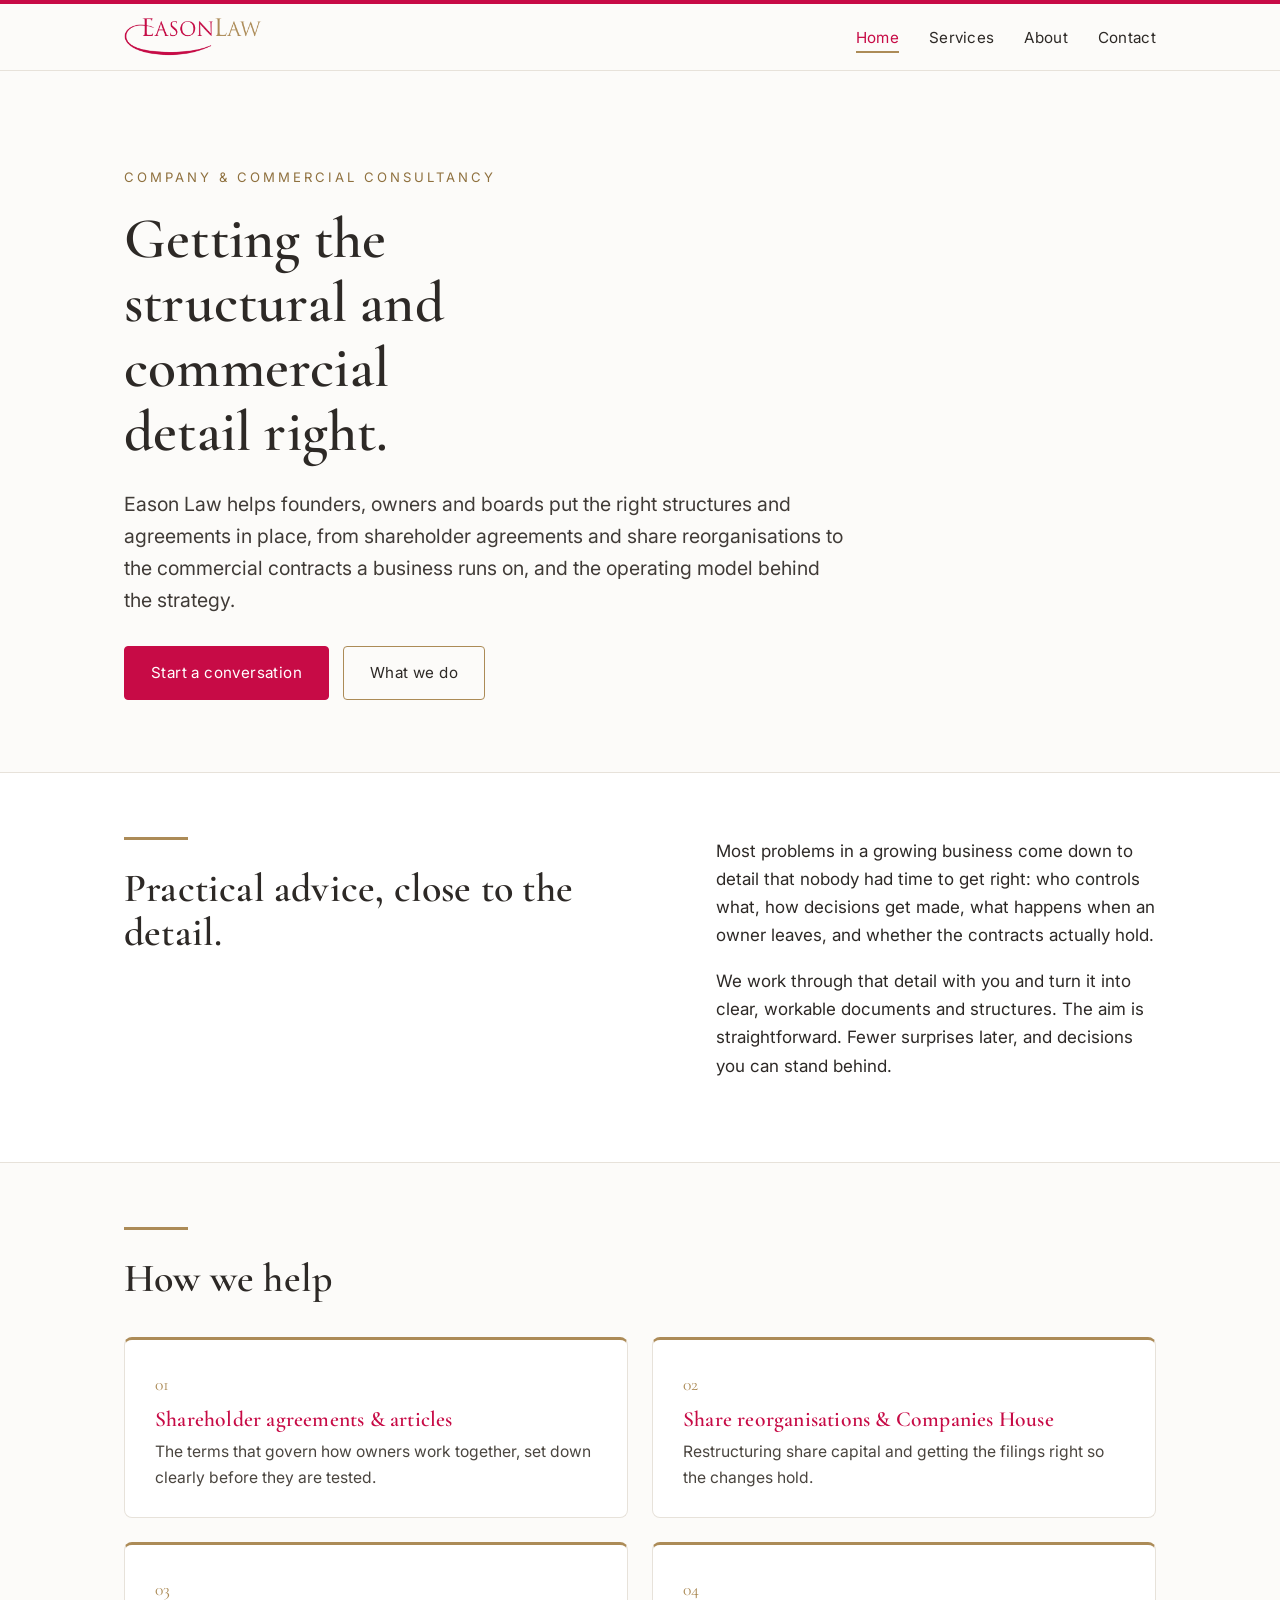
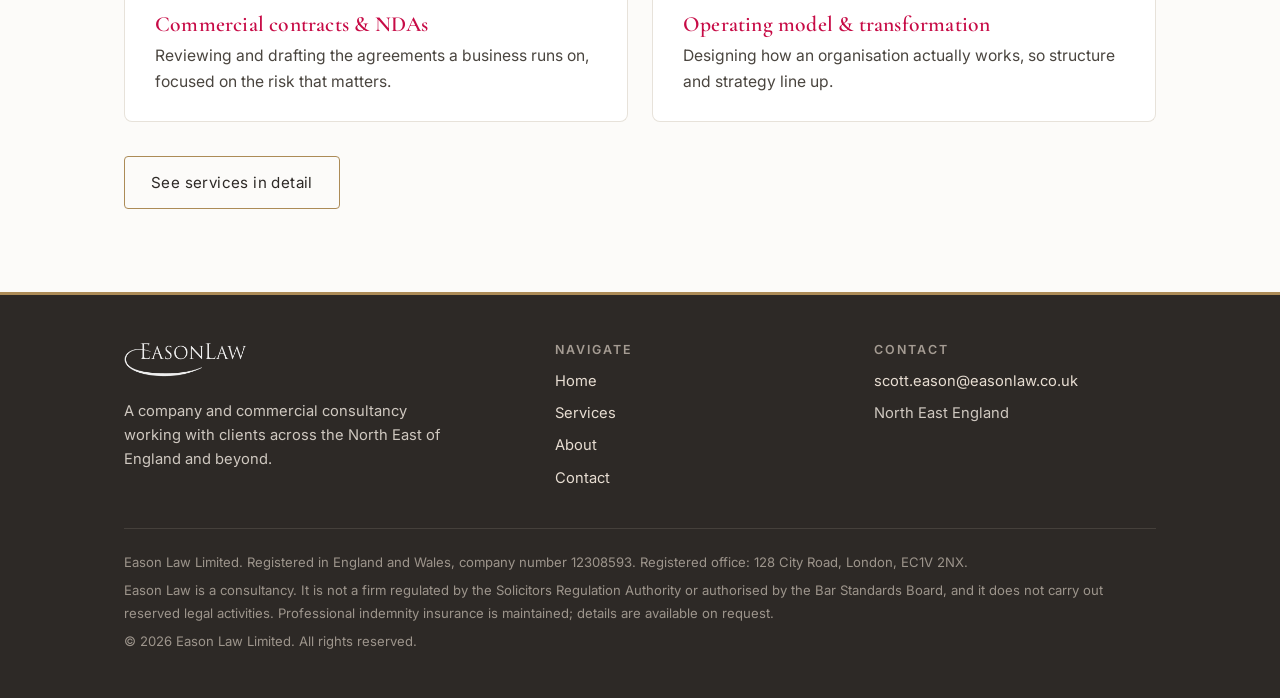
==== index.html @ d4312a87 "Initial commit" ====
<!DOCTYPE html>
<html lang="en-GB">
<head>
<meta charset="utf-8">
<meta name="viewport" content="width=device-width, initial-scale=1">
<title>Eason Law | Company &amp; Commercial Consultancy</title>
<meta name="description" content="Eason Law is a company and commercial consultancy working across the North East of England. Shareholder agreements, share reorganisations, commercial contracts and operating model advice.">
<link rel="canonical" href="https://easonlaw.co.uk/">
<meta property="og:title" content="Eason Law | Company &amp; Commercial Consultancy">
<meta property="og:description" content="Eason Law is a company and commercial consultancy working across the North East of England. Shareholder agreements, share reorganisations, commercial contracts and operating model advice.">
<meta property="og:type" content="website">
<meta property="og:url" content="https://easonlaw.co.uk/">
<link rel="icon" href="assets/img/favicon.ico" sizes="any">
<link rel="icon" type="image/png" href="assets/img/favicon-32.png">
<link rel="apple-touch-icon" href="assets/img/apple-touch-icon.png">
<link rel="preconnect" href="https://fonts.googleapis.com">
<link rel="preconnect" href="https://fonts.gstatic.com" crossorigin>
<link href="https://fonts.googleapis.com/css2?family=Cormorant+Garamond:wght@500;600;700&family=Inter:wght@400;500;600&display=swap" rel="stylesheet">
<link rel="stylesheet" href="assets/css/styles.css">
</head>
<body>
<div class="topbar"></div>
<header class="site-header">
  <nav class="nav">
    <a class="logo" href="index.html" aria-label="Eason Law home"><img src="assets/img/eason-law-logo.png" alt="Eason Law"></a>
    <button class="nav-toggle" aria-label="Menu" aria-expanded="false"><span></span><span></span><span></span></button>
    <ul class="nav-links">
      <li><a href="index.html" class="active">Home</a></li>
      <li><a href="services.html" class="">Services</a></li>
      <li><a href="about.html" class="">About</a></li>
      <li><a href="contact.html" class="">Contact</a></li>
    </ul>
  </nav>
</header>
<main>

<section class="hero">
  <div class="wrap">
    <p class="eyebrow">Company &amp; commercial consultancy</p>
    <h1>Getting the structural and commercial detail right.</h1>
    <p class="lede">Eason Law helps founders, owners and boards put the right structures and agreements in place, from shareholder agreements and share reorganisations to the commercial contracts a business runs on, and the operating model behind the strategy.</p>
    <div class="cta">
      <a class="btn" href="contact.html">Start a conversation</a>
      <a class="btn ghost" href="services.html">What we do</a>
    </div>
  </div>
</section>

<section class="section-alt">
  <div class="wrap two-col">
    <div>
      <div class="rule"></div>
      <h2 class="lead-head">Practical advice, close to the detail.</h2>
    </div>
    <div>
      <p>Most problems in a growing business come down to detail that nobody had time to get right: who controls what, how decisions get made, what happens when an owner leaves, and whether the contracts actually hold.</p>
      <p>We work through that detail with you and turn it into clear, workable documents and structures. The aim is straightforward. Fewer surprises later, and decisions you can stand behind.</p>
    </div>
  </div>
</section>

<section>
  <div class="wrap">
    <div class="rule"></div>
    <h2>How we help</h2>
    <div class="cards">
      <div class="card"><span class="num">01</span><h3>Shareholder agreements &amp; articles</h3><p>The terms that govern how owners work together, set down clearly before they are tested.</p></div>
      <div class="card"><span class="num">02</span><h3>Share reorganisations &amp; Companies House</h3><p>Restructuring share capital and getting the filings right so the changes hold.</p></div>
      <div class="card"><span class="num">03</span><h3>Commercial contracts &amp; NDAs</h3><p>Reviewing and drafting the agreements a business runs on, focused on the risk that matters.</p></div>
      <div class="card"><span class="num">04</span><h3>Operating model &amp; transformation</h3><p>Designing how an organisation actually works, so structure and strategy line up.</p></div>
    </div>
    <p style="margin-top:34px;"><a class="btn ghost" href="services.html">See services in detail</a></p>
  </div>
</section>
</main>
<footer class="site-footer">
  <div class="gold-rule"></div>
  <div class="inner">
    <div class="cols">
      <div>
        <img src="assets/img/eason-law-logo.png" alt="Eason Law">
        <p style="font-size:.92rem;max-width:36ch;margin:0;">A company and commercial consultancy working with clients across the North East of England and beyond.</p>
      </div>
      <div>
        <h4>Navigate</h4>
        <ul>
          <li><a href="index.html">Home</a></li>
          <li><a href="services.html">Services</a></li>
          <li><a href="about.html">About</a></li>
          <li><a href="contact.html">Contact</a></li>
        </ul>
      </div>
      <div>
        <h4>Contact</h4>
        <ul>
          <li><a href="mailto:scott.eason@easonlaw.co.uk">scott.eason@easonlaw.co.uk</a></li>
          <li>North East England</li>
        </ul>
      </div>
    </div>
    <div class="legal">
      <p>Eason Law Limited. Registered in England and Wales, company number 12308593. Registered office: 128 City Road, London, EC1V 2NX.</p>
      <p>Eason Law is a consultancy. It is not a firm regulated by the Solicitors Regulation Authority or authorised by the Bar Standards Board, and it does not carry out reserved legal activities. Professional indemnity insurance is maintained; details are available on request.</p>
      <p>&copy; 2026 Eason Law Limited. All rights reserved.</p>
    </div>
  </div>
</footer>
<script>
(function(){
  var t=document.querySelector('.nav-toggle'),m=document.querySelector('.nav-links');
  if(t&&m){t.addEventListener('click',function(){var o=m.classList.toggle('open');t.setAttribute('aria-expanded',o);});}
})();
</script>
</body>
</html>
---- assets/css/styles.css ----
/* Eason Law — brand stylesheet */
:root{
  --red:#C70B46;
  --red-dark:#A50A3A;
  --gold:#AC8B57;
  --gold-dark:#8f713f;
  --ink:#2D2926;
  --paper:#FCFBF9;
  --muted:#6B6560;
  --line:#E7E2DA;
  --white:#ffffff;
  --maxw:1080px;
}
*{box-sizing:border-box;}
html{scroll-behavior:smooth;}
body{
  margin:0;
  font-family:'Inter',-apple-system,BlinkMacSystemFont,'Segoe UI',Roboto,Helvetica,Arial,sans-serif;
  color:var(--ink);
  background:var(--paper);
  line-height:1.65;
  font-size:17px;
  -webkit-font-smoothing:antialiased;
}
h1,h2,h3,h4{font-family:'Cormorant Garamond',Georgia,'Times New Roman',serif;font-weight:600;line-height:1.12;color:var(--ink);margin:0 0 .4em;letter-spacing:.2px;}
h1{font-size:clamp(2.4rem,5vw,3.6rem);}
h2{font-size:clamp(1.8rem,3.4vw,2.5rem);}
h3{font-size:1.35rem;}
p{margin:0 0 1.1em;}
a{color:var(--red);text-decoration:none;}
a:hover{color:var(--gold-dark);}
.wrap{max-width:var(--maxw);margin:0 auto;padding:0 24px;}
.muted{color:var(--muted);}

/* top accent + header */
.topbar{height:4px;background:var(--red);}
.site-header{position:sticky;top:0;z-index:40;background:rgba(252,251,249,.92);backdrop-filter:saturate(140%) blur(6px);border-bottom:1px solid var(--line);}
.nav{display:flex;align-items:center;justify-content:space-between;padding:14px 24px;max-width:var(--maxw);margin:0 auto;}
.nav .logo img{height:38px;display:block;}
.nav-links{display:flex;gap:30px;align-items:center;list-style:none;margin:0;padding:0;}
.nav-links a{color:var(--ink);font-size:.95rem;letter-spacing:.3px;position:relative;padding:4px 0;}
.nav-links a:hover,.nav-links a.active{color:var(--red);}
.nav-links a.active::after{content:"";position:absolute;left:0;right:0;bottom:-2px;height:2px;background:var(--gold);}
.nav-toggle{display:none;background:none;border:0;cursor:pointer;padding:6px;}
.nav-toggle span{display:block;width:24px;height:2px;background:var(--ink);margin:5px 0;transition:.2s;}

/* buttons */
.btn{display:inline-block;background:var(--red);color:#fff;padding:13px 26px;border-radius:4px;font-size:.95rem;letter-spacing:.4px;border:1px solid var(--red);transition:.18s;}
.btn:hover{background:var(--red-dark);color:#fff;border-color:var(--red-dark);}
.btn.ghost{background:transparent;color:var(--ink);border-color:var(--gold);}
.btn.ghost:hover{background:var(--gold);color:#fff;border-color:var(--gold);}

/* hero */
.hero{padding:96px 0 72px;}
.hero .eyebrow{font-size:.82rem;letter-spacing:3px;text-transform:uppercase;color:var(--gold-dark);margin-bottom:18px;}
.hero h1{max-width:14ch;}
.hero .lede{font-size:1.22rem;max-width:60ch;color:#403b37;margin-top:6px;}
.hero .cta{margin-top:30px;display:flex;gap:14px;flex-wrap:wrap;}
.rule{width:64px;height:3px;background:var(--gold);margin:0 0 26px;}

/* sections */
section{padding:64px 0;}
.section-alt{background:var(--white);border-top:1px solid var(--line);border-bottom:1px solid var(--line);}
.lead-head{max-width:34ch;}
.two-col{display:grid;grid-template-columns:1.1fr .9fr;gap:54px;align-items:start;}

/* service cards */
.cards{display:grid;grid-template-columns:repeat(2,1fr);gap:24px;margin-top:36px;}
.card{background:var(--white);border:1px solid var(--line);border-radius:8px;padding:30px 30px 26px;border-top:3px solid var(--gold);transition:.18s;}
.card:hover{box-shadow:0 8px 30px rgba(45,41,38,.07);transform:translateY(-2px);}
.card h3{color:var(--red);margin-bottom:.35em;}
.card p{margin-bottom:0;color:#4a453f;font-size:.98rem;}
.card .num{font-family:'Cormorant Garamond',serif;font-size:1.1rem;color:var(--gold);display:block;margin-bottom:8px;}

/* about */
.about-grid{display:grid;grid-template-columns:1fr;gap:10px;}
.callout{background:#fbf7f0;border:1px solid #ece2d2;border-left:3px solid var(--gold);border-radius:6px;padding:22px 26px;margin:30px 0;font-size:.96rem;color:#4a453f;}
.callout strong{color:var(--ink);}

/* contact */
.contact-grid{display:grid;grid-template-columns:1fr 1fr;gap:48px;}
.contact-item{margin-bottom:26px;}
.contact-item .label{font-size:.78rem;letter-spacing:2px;text-transform:uppercase;color:var(--gold-dark);margin-bottom:4px;}
.contact-item a,.contact-item span{font-size:1.1rem;color:var(--ink);}
.contact-item a:hover{color:var(--red);}

/* footer */
.site-footer{background:var(--ink);color:#cfc8c0;margin-top:0;}
.site-footer .gold-rule{height:3px;background:var(--gold);}
.site-footer .inner{max-width:var(--maxw);margin:0 auto;padding:48px 24px 40px;}
.site-footer .cols{display:grid;grid-template-columns:1.4fr 1fr 1fr;gap:36px;margin-bottom:30px;}
.site-footer img{height:34px;margin-bottom:14px;filter:brightness(0) invert(1);opacity:.92;}
.site-footer h4{font-family:'Inter',sans-serif;font-size:.78rem;letter-spacing:2px;text-transform:uppercase;color:#a59c93;margin:0 0 12px;font-weight:600;}
.site-footer a{color:#e7ddd2;}
.site-footer a:hover{color:#fff;}
.site-footer ul{list-style:none;margin:0;padding:0;}
.site-footer ul li{margin-bottom:8px;font-size:.92rem;}
.legal{border-top:1px solid #45403b;padding-top:22px;font-size:.82rem;color:#9d958c;line-height:1.7;}
.legal p{margin:0 0 6px;}

/* responsive */
@media(max-width:820px){
  .two-col{grid-template-columns:1fr;gap:32px;}
  .cards{grid-template-columns:1fr;}
  .contact-grid{grid-template-columns:1fr;gap:30px;}
  .site-footer .cols{grid-template-columns:1fr;gap:24px;}
  .nav-toggle{display:block;}
  .nav-links{position:absolute;top:100%;left:0;right:0;background:var(--paper);flex-direction:column;gap:0;border-bottom:1px solid var(--line);padding:8px 24px 16px;display:none;}
  .nav-links.open{display:flex;}
  .nav-links li{width:100%;border-top:1px solid var(--line);}
  .nav-links a{display:block;padding:14px 0;}
  .hero{padding:64px 0 48px;}
  section{padding:48px 0;}
}
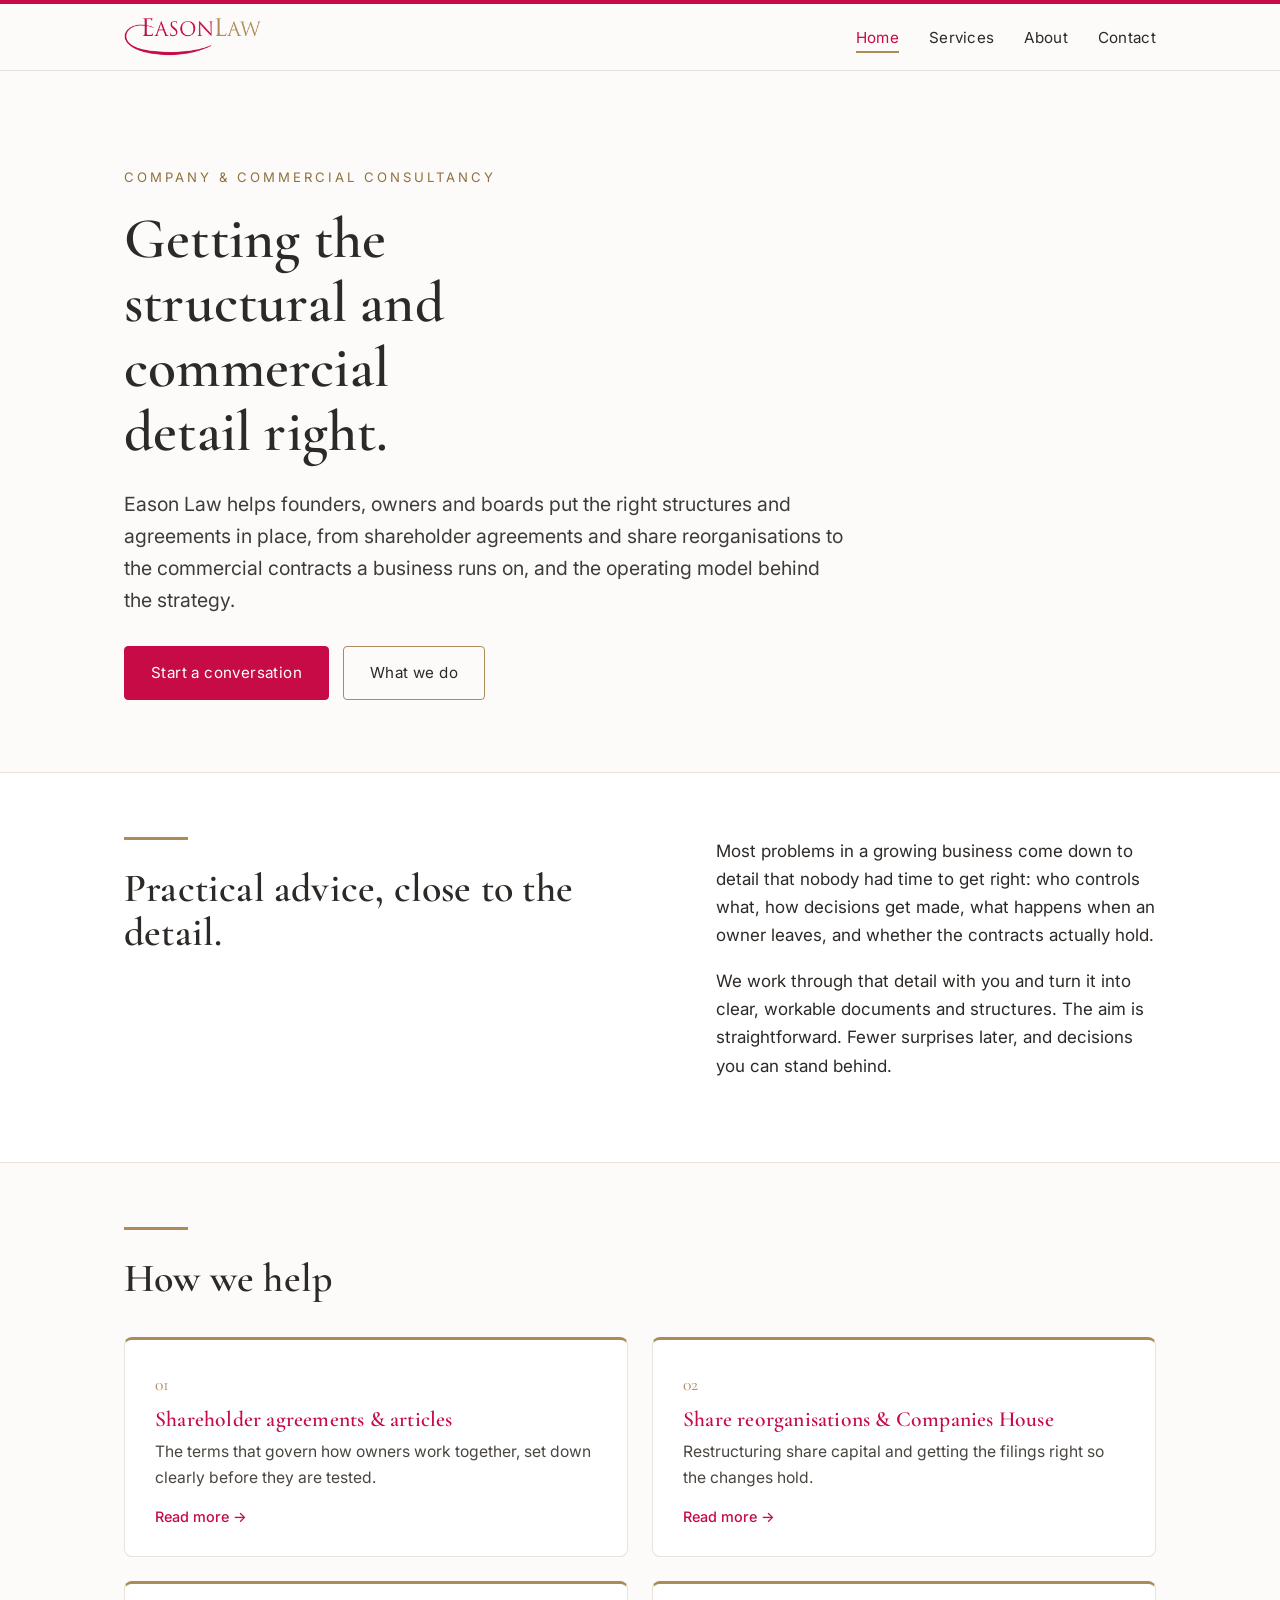
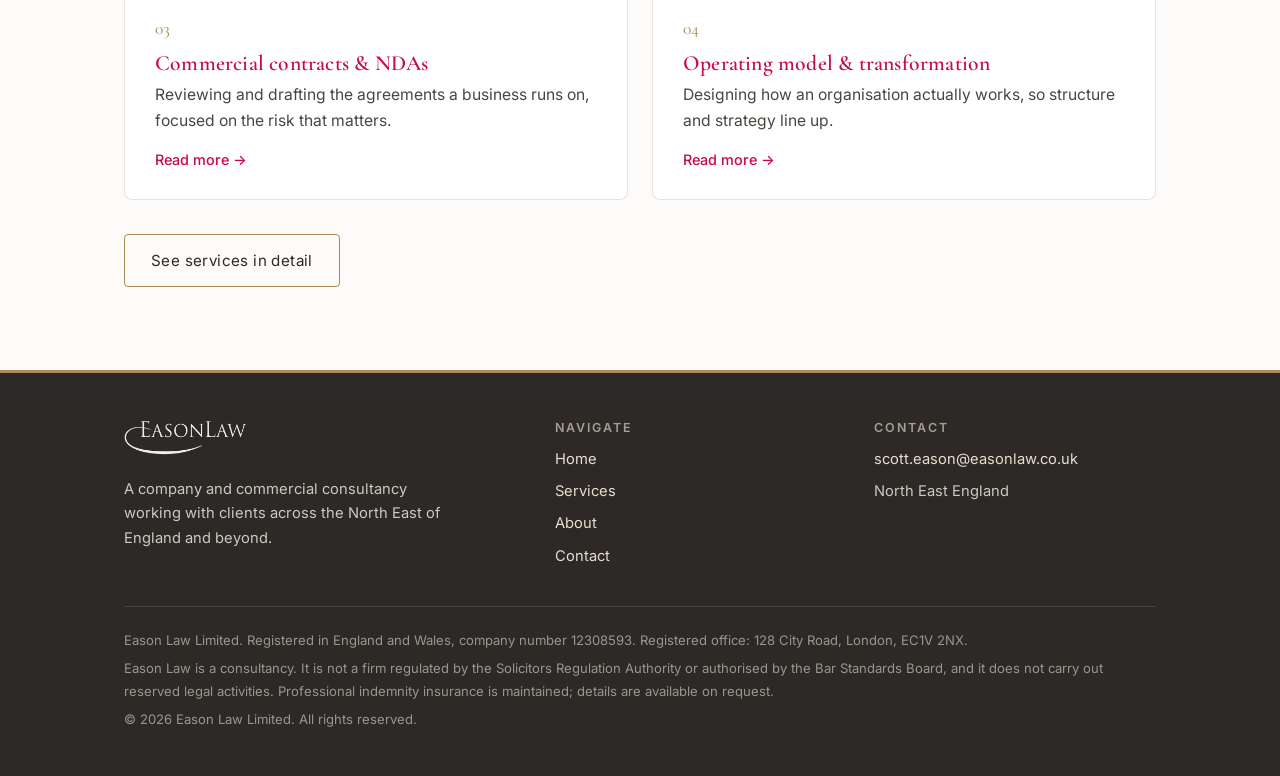
==== commit dbf048f2: "Update" ====
--- a/index.html
+++ b/index.html
@@ -64,10 +64,10 @@
     <div class="rule"></div>
     <h2>How we help</h2>
     <div class="cards">
-      <div class="card"><span class="num">01</span><h3>Shareholder agreements &amp; articles</h3><p>The terms that govern how owners work together, set down clearly before they are tested.</p></div>
-      <div class="card"><span class="num">02</span><h3>Share reorganisations &amp; Companies House</h3><p>Restructuring share capital and getting the filings right so the changes hold.</p></div>
-      <div class="card"><span class="num">03</span><h3>Commercial contracts &amp; NDAs</h3><p>Reviewing and drafting the agreements a business runs on, focused on the risk that matters.</p></div>
-      <div class="card"><span class="num">04</span><h3>Operating model &amp; transformation</h3><p>Designing how an organisation actually works, so structure and strategy line up.</p></div>
+      <a class="card" href="shareholder-agreements.html"><span class="num">01</span><h3>Shareholder agreements &amp; articles</h3><p>The terms that govern how owners work together, set down clearly before they are tested.</p><span class="more">Read more &rarr;</span></a>
+      <a class="card" href="share-reorganisations.html"><span class="num">02</span><h3>Share reorganisations &amp; Companies House</h3><p>Restructuring share capital and getting the filings right so the changes hold.</p><span class="more">Read more &rarr;</span></a>
+      <a class="card" href="commercial-contracts.html"><span class="num">03</span><h3>Commercial contracts &amp; NDAs</h3><p>Reviewing and drafting the agreements a business runs on, focused on the risk that matters.</p><span class="more">Read more &rarr;</span></a>
+      <a class="card" href="operating-model.html"><span class="num">04</span><h3>Operating model &amp; transformation</h3><p>Designing how an organisation actually works, so structure and strategy line up.</p><span class="more">Read more &rarr;</span></a>
     </div>
     <p style="margin-top:34px;"><a class="btn ghost" href="services.html">See services in detail</a></p>
   </div>
--- a/assets/css/styles.css
+++ b/assets/css/styles.css
@@ -112,3 +112,12 @@
   .hero{padding:64px 0 48px;}
   section{padding:48px 0;}
 }
+
+/* clickable home tiles + anchor targets */
+a.card{display:block;color:inherit;text-decoration:none;cursor:pointer;}
+.card{scroll-margin-top:96px;}
+.cards--plain .card{cursor:default;}
+.cards--plain .card:hover{transform:none;box-shadow:none;}
+.card:target{background:#fbf7f0;border-top-color:var(--red);}
+.card .more{display:inline-block;margin-top:14px;color:var(--red);font-size:.9rem;font-weight:500;}
+.card:hover .more{color:var(--gold-dark);}
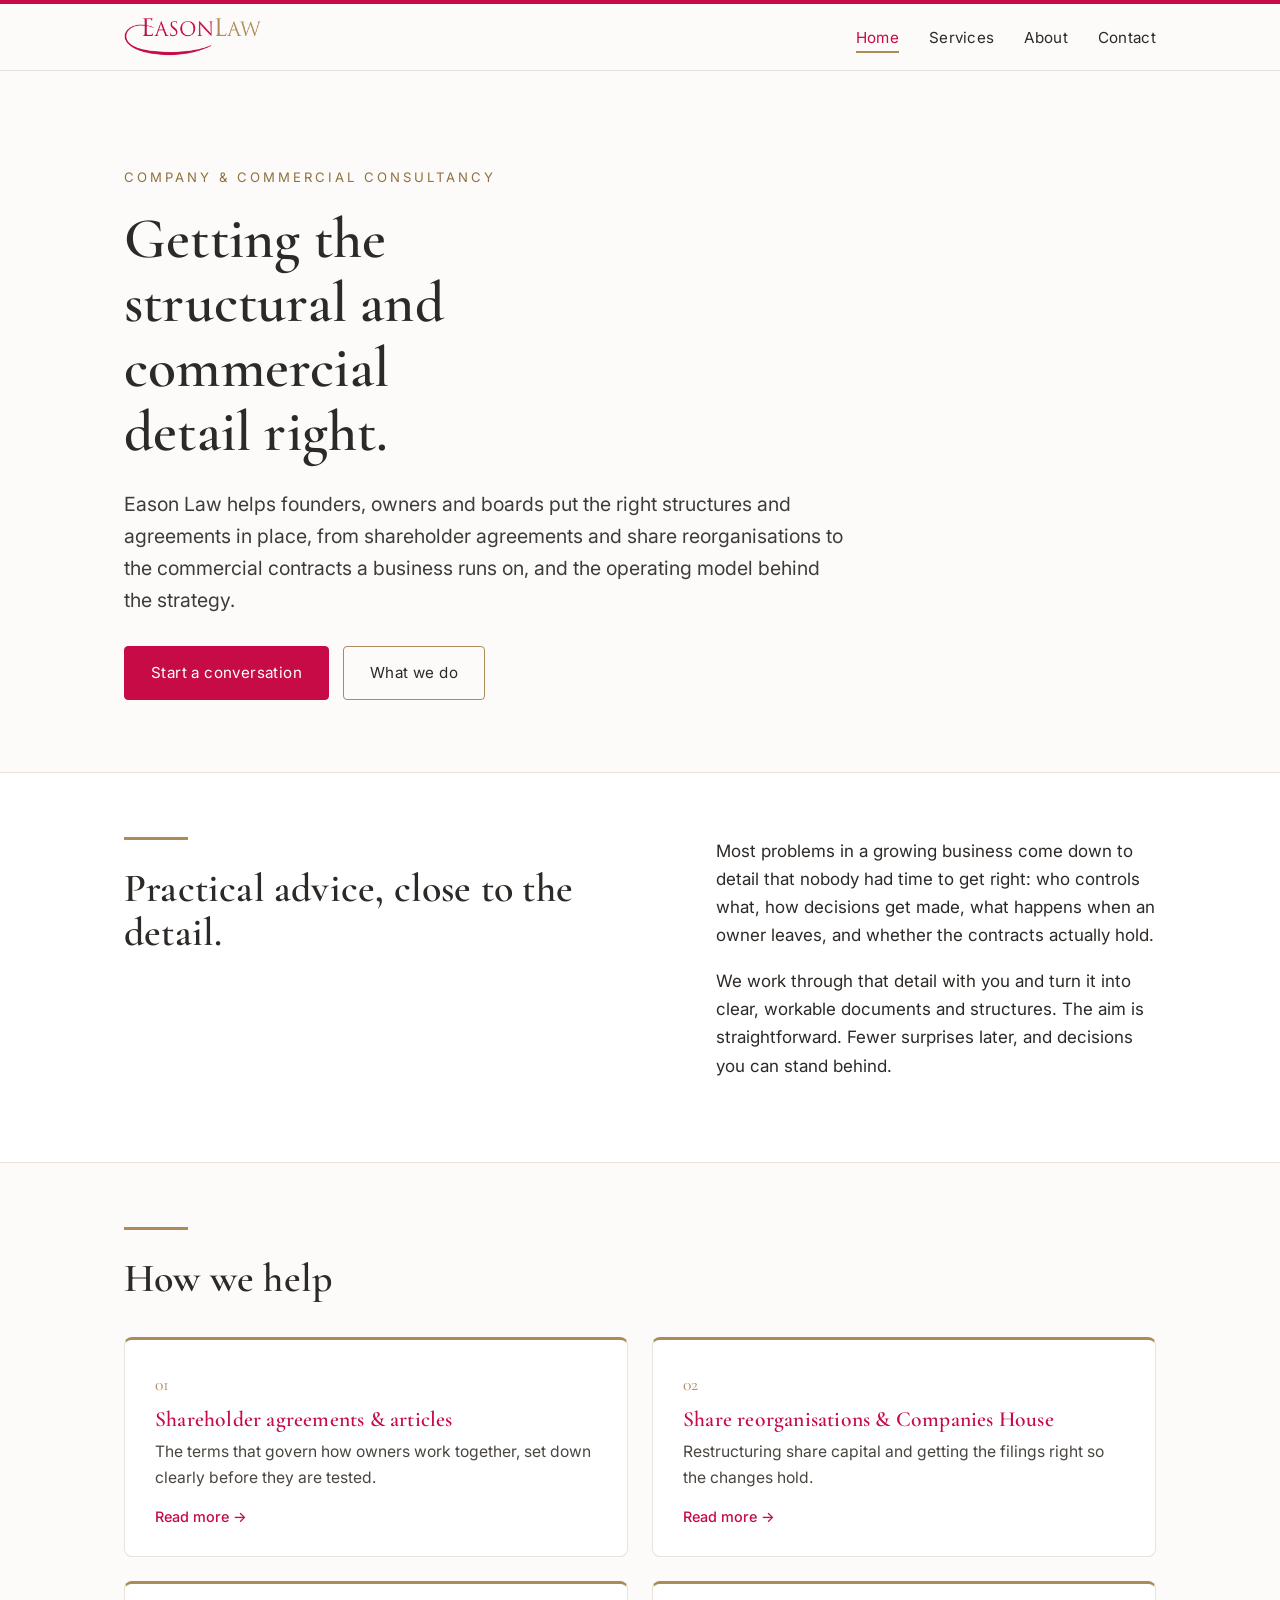
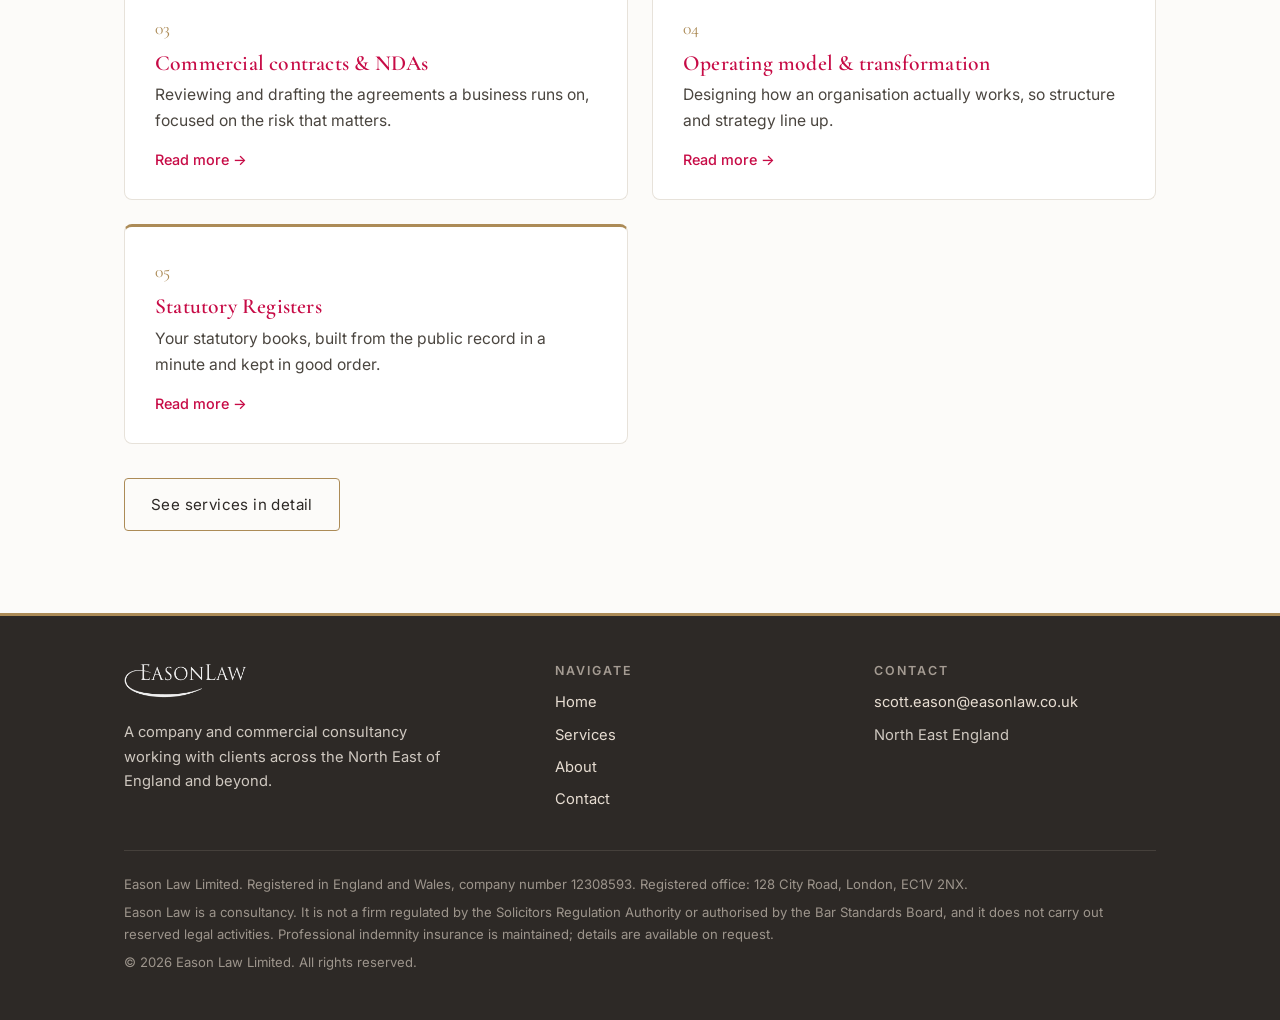
==== commit c71a9456: "stat books" ====
--- a/index.html
+++ b/index.html
@@ -68,6 +68,7 @@
       <a class="card" href="share-reorganisations.html"><span class="num">02</span><h3>Share reorganisations &amp; Companies House</h3><p>Restructuring share capital and getting the filings right so the changes hold.</p><span class="more">Read more &rarr;</span></a>
       <a class="card" href="commercial-contracts.html"><span class="num">03</span><h3>Commercial contracts &amp; NDAs</h3><p>Reviewing and drafting the agreements a business runs on, focused on the risk that matters.</p><span class="more">Read more &rarr;</span></a>
       <a class="card" href="operating-model.html"><span class="num">04</span><h3>Operating model &amp; transformation</h3><p>Designing how an organisation actually works, so structure and strategy line up.</p><span class="more">Read more &rarr;</span></a>
+      <a class="card" href="statutory-registers.html"><span class="num">05</span><h3>Statutory Registers</h3><p>Your statutory books, built from the public record in a minute and kept in good order.</p><span class="more">Read more &rarr;</span></a>
     </div>
     <p style="margin-top:34px;"><a class="btn ghost" href="services.html">See services in detail</a></p>
   </div>
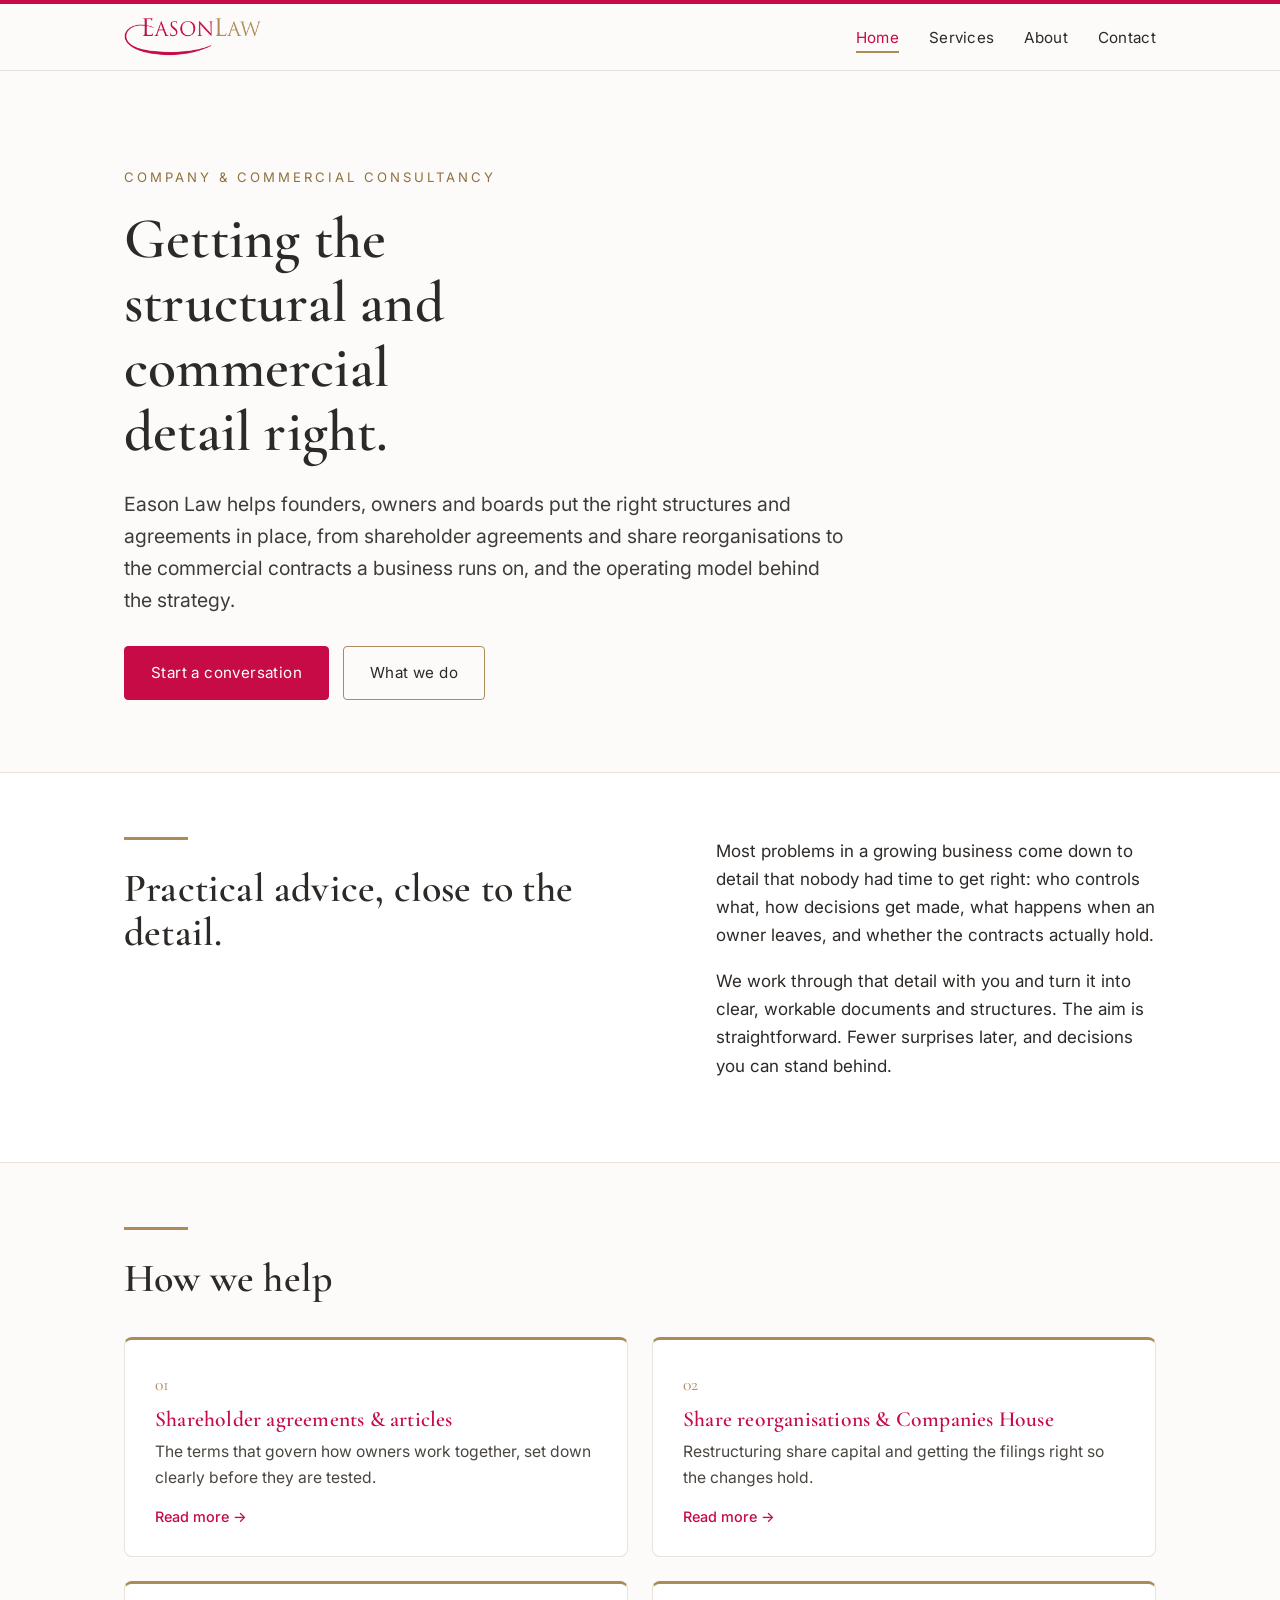
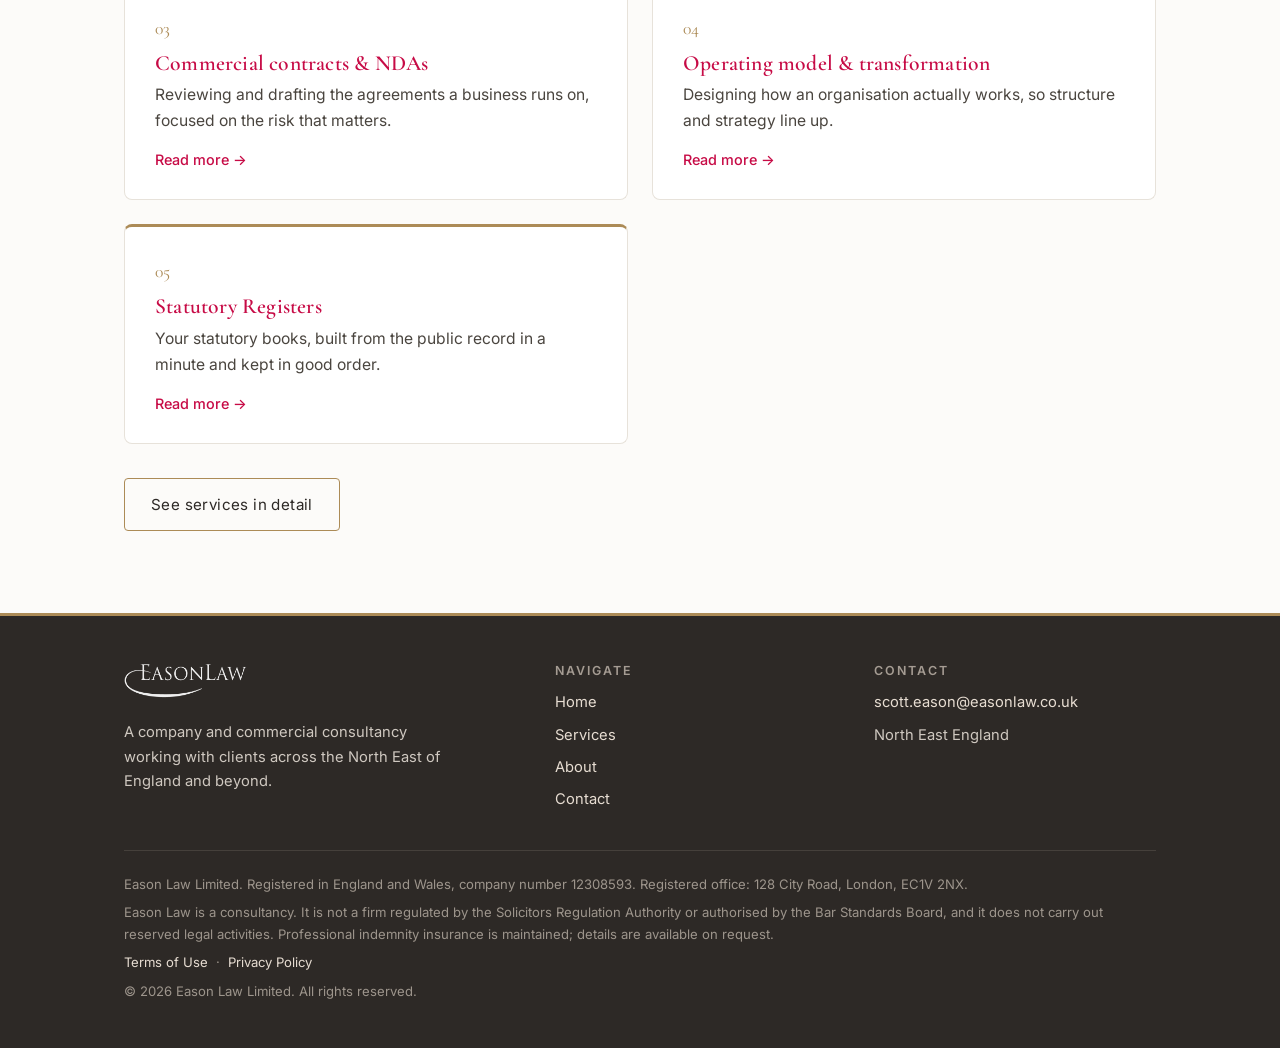
==== commit 9e3c84c4: "New terms & privacy" ====
--- a/index.html
+++ b/index.html
@@ -102,6 +102,7 @@
     <div class="legal">
       <p>Eason Law Limited. Registered in England and Wales, company number 12308593. Registered office: 128 City Road, London, EC1V 2NX.</p>
       <p>Eason Law is a consultancy. It is not a firm regulated by the Solicitors Regulation Authority or authorised by the Bar Standards Board, and it does not carry out reserved legal activities. Professional indemnity insurance is maintained; details are available on request.</p>
+      <p><a href="terms-of-use.html">Terms of Use</a> &nbsp;&middot;&nbsp; <a href="privacy.html">Privacy Policy</a></p>
       <p>&copy; 2026 Eason Law Limited. All rights reserved.</p>
     </div>
   </div>
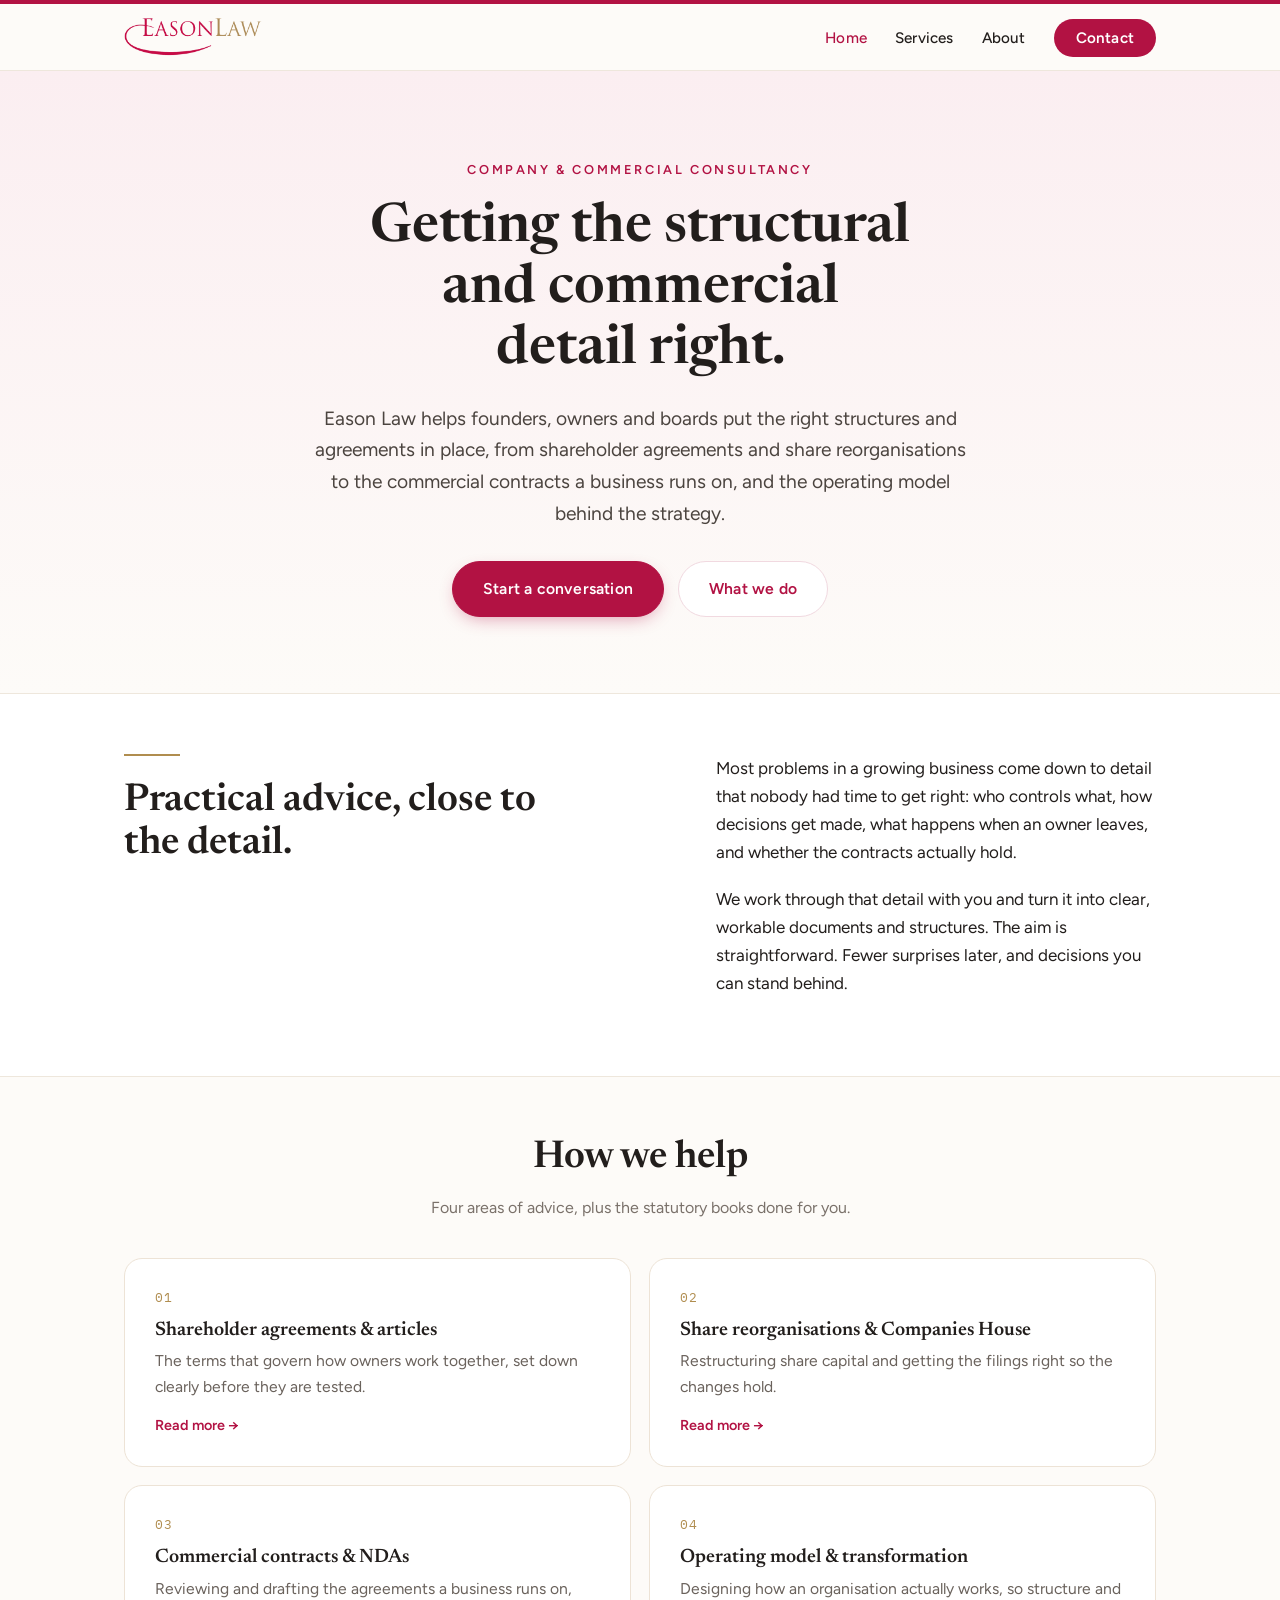
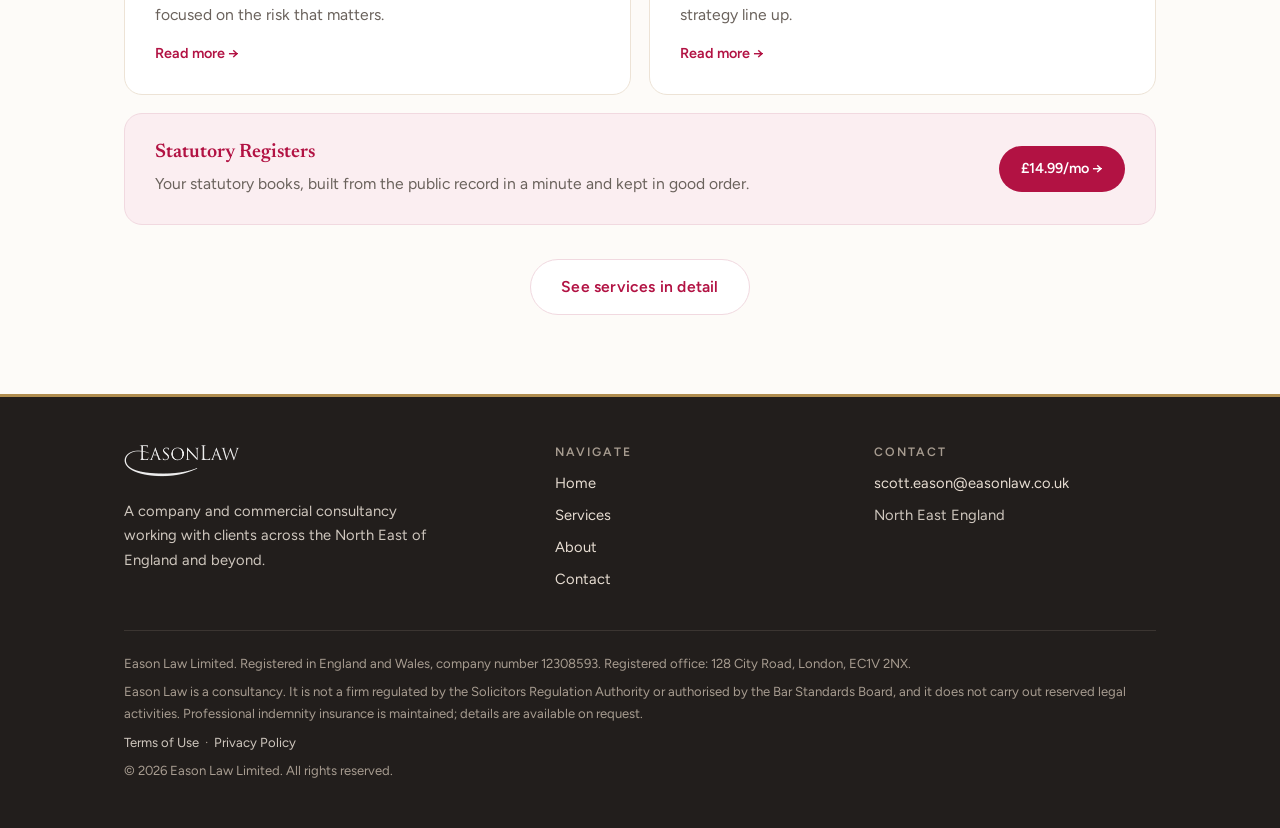
==== commit 4706765a: "Visual update" ====
--- a/index.html
+++ b/index.html
@@ -15,7 +15,7 @@
 <link rel="apple-touch-icon" href="assets/img/apple-touch-icon.png">
 <link rel="preconnect" href="https://fonts.googleapis.com">
 <link rel="preconnect" href="https://fonts.gstatic.com" crossorigin>
-<link href="https://fonts.googleapis.com/css2?family=Cormorant+Garamond:wght@500;600;700&family=Inter:wght@400;500;600&display=swap" rel="stylesheet">
+<link href="https://fonts.googleapis.com/css2?family=Newsreader:ital,opsz,wght@0,6..72,400;0,6..72,500;0,6..72,600;1,6..72,400&family=Figtree:wght@400;500;600;700&family=IBM+Plex+Mono:wght@500&display=swap" rel="stylesheet">
 <link rel="stylesheet" href="assets/css/styles.css">
 </head>
 <body>
@@ -26,9 +26,9 @@
     <button class="nav-toggle" aria-label="Menu" aria-expanded="false"><span></span><span></span><span></span></button>
     <ul class="nav-links">
       <li><a href="index.html" class="active">Home</a></li>
-      <li><a href="services.html" class="">Services</a></li>
-      <li><a href="about.html" class="">About</a></li>
-      <li><a href="contact.html" class="">Contact</a></li>
+      <li><a href="services.html">Services</a></li>
+      <li><a href="about.html">About</a></li>
+      <li><a href="contact.html" class="cta-link">Contact</a></li>
     </ul>
   </nav>
 </header>
@@ -61,16 +61,21 @@
 
 <section>
   <div class="wrap">
-    <div class="rule"></div>
-    <h2>How we help</h2>
+    <div class="section-head">
+      <h2>How we help</h2>
+      <p>Four areas of advice, plus the statutory books done for you.</p>
+    </div>
     <div class="cards">
       <a class="card" href="shareholder-agreements.html"><span class="num">01</span><h3>Shareholder agreements &amp; articles</h3><p>The terms that govern how owners work together, set down clearly before they are tested.</p><span class="more">Read more &rarr;</span></a>
       <a class="card" href="share-reorganisations.html"><span class="num">02</span><h3>Share reorganisations &amp; Companies House</h3><p>Restructuring share capital and getting the filings right so the changes hold.</p><span class="more">Read more &rarr;</span></a>
       <a class="card" href="commercial-contracts.html"><span class="num">03</span><h3>Commercial contracts &amp; NDAs</h3><p>Reviewing and drafting the agreements a business runs on, focused on the risk that matters.</p><span class="more">Read more &rarr;</span></a>
       <a class="card" href="operating-model.html"><span class="num">04</span><h3>Operating model &amp; transformation</h3><p>Designing how an organisation actually works, so structure and strategy line up.</p><span class="more">Read more &rarr;</span></a>
-      <a class="card" href="statutory-registers.html"><span class="num">05</span><h3>Statutory Registers</h3><p>Your statutory books, built from the public record in a minute and kept in good order.</p><span class="more">Read more &rarr;</span></a>
+      <a class="card feature" href="statutory-registers.html">
+        <div><h3>Statutory Registers</h3><p>Your statutory books, built from the public record in a minute and kept in good order.</p></div>
+        <span class="feature-cta">£14.99/mo &rarr;</span>
+      </a>
     </div>
-    <p style="margin-top:34px;"><a class="btn ghost" href="services.html">See services in detail</a></p>
+    <p style="margin-top:34px;text-align:center;"><a class="btn ghost" href="services.html">See services in detail</a></p>
   </div>
 </section>
 </main>
--- a/assets/css/styles.css
+++ b/assets/css/styles.css
@@ -1,13 +1,16 @@
-/* Eason Law — brand stylesheet */
+/* Eason Law — brand stylesheet (2026 refresh: controlled crimson, gold secondary) */
 :root{
-  --red:#C70B46;
-  --red-dark:#A50A3A;
-  --gold:#AC8B57;
+  --red:#B21243;
+  --red-dark:#8E0E37;
+  --gold:#B08D4F;
   --gold-dark:#8f713f;
-  --ink:#2D2926;
-  --paper:#FCFBF9;
-  --muted:#6B6560;
-  --line:#E7E2DA;
+  --ink:#221E1C;
+  --paper:#FDFBF8;
+  --wash:#FBEEF1;        /* pale crimson wash */
+  --wash-line:#F1D9E0;
+  --muted:#7A716A;
+  --line:#EEE7DC;
+  --card-line:#EDE3D6;
   --white:#ffffff;
   --maxw:1080px;
 }
@@ -15,93 +18,103 @@
 html{scroll-behavior:smooth;}
 body{
   margin:0;
-  font-family:'Inter',-apple-system,BlinkMacSystemFont,'Segoe UI',Roboto,Helvetica,Arial,sans-serif;
+  font-family:'Figtree',-apple-system,BlinkMacSystemFont,'Segoe UI',Roboto,Helvetica,Arial,sans-serif;
   color:var(--ink);
   background:var(--paper);
   line-height:1.65;
   font-size:17px;
   -webkit-font-smoothing:antialiased;
+  text-wrap:pretty;
 }
-h1,h2,h3,h4{font-family:'Cormorant Garamond',Georgia,'Times New Roman',serif;font-weight:600;line-height:1.12;color:var(--ink);margin:0 0 .4em;letter-spacing:.2px;}
-h1{font-size:clamp(2.4rem,5vw,3.6rem);}
-h2{font-size:clamp(1.8rem,3.4vw,2.5rem);}
-h3{font-size:1.35rem;}
+h1,h2,h3,h4{font-family:'Newsreader',Georgia,'Times New Roman',serif;font-weight:600;line-height:1.12;color:var(--ink);margin:0 0 .4em;letter-spacing:0;}
+h1{font-size:clamp(2.4rem,5vw,3.4rem);}
+h2{font-size:clamp(1.8rem,3.4vw,2.4rem);}
+h3{font-size:1.3rem;}
 p{margin:0 0 1.1em;}
 a{color:var(--red);text-decoration:none;}
-a:hover{color:var(--gold-dark);}
+a:hover{color:var(--red-dark);}
 .wrap{max-width:var(--maxw);margin:0 auto;padding:0 24px;}
 .muted{color:var(--muted);}
 
 /* top accent + header */
 .topbar{height:4px;background:var(--red);}
-.site-header{position:sticky;top:0;z-index:40;background:rgba(252,251,249,.92);backdrop-filter:saturate(140%) blur(6px);border-bottom:1px solid var(--line);}
+.site-header{position:sticky;top:0;z-index:40;background:rgba(253,251,248,.92);backdrop-filter:saturate(140%) blur(6px);border-bottom:1px solid var(--line);}
 .nav{display:flex;align-items:center;justify-content:space-between;padding:14px 24px;max-width:var(--maxw);margin:0 auto;}
 .nav .logo img{height:38px;display:block;}
-.nav-links{display:flex;gap:30px;align-items:center;list-style:none;margin:0;padding:0;}
-.nav-links a{color:var(--ink);font-size:.95rem;letter-spacing:.3px;position:relative;padding:4px 0;}
+.nav-links{display:flex;gap:28px;align-items:center;list-style:none;margin:0;padding:0;}
+.nav-links a{color:var(--ink);font-size:.95rem;letter-spacing:.2px;position:relative;padding:4px 0;font-weight:500;}
 .nav-links a:hover,.nav-links a.active{color:var(--red);}
-.nav-links a.active::after{content:"";position:absolute;left:0;right:0;bottom:-2px;height:2px;background:var(--gold);}
+.nav-links a.cta-link{background:var(--red);color:#fff;padding:10px 22px;border-radius:30px;font-weight:600;}
+.nav-links a.cta-link:hover{background:var(--red-dark);color:#fff;}
 .nav-toggle{display:none;background:none;border:0;cursor:pointer;padding:6px;}
 .nav-toggle span{display:block;width:24px;height:2px;background:var(--ink);margin:5px 0;transition:.2s;}
 
 /* buttons */
-.btn{display:inline-block;background:var(--red);color:#fff;padding:13px 26px;border-radius:4px;font-size:.95rem;letter-spacing:.4px;border:1px solid var(--red);transition:.18s;}
-.btn:hover{background:var(--red-dark);color:#fff;border-color:var(--red-dark);}
-.btn.ghost{background:transparent;color:var(--ink);border-color:var(--gold);}
-.btn.ghost:hover{background:var(--gold);color:#fff;border-color:var(--gold);}
+.btn{display:inline-block;background:var(--red);color:#fff;padding:14px 30px;border-radius:34px;font-size:.98rem;font-weight:600;letter-spacing:.2px;border:1px solid var(--red);transition:.18s;box-shadow:0 6px 18px -6px rgba(178,18,67,.45);}
+.btn:hover{background:var(--red-dark);color:#fff;border-color:var(--red-dark);transform:translateY(-1px);}
+.btn.ghost{background:var(--white);color:var(--red);border-color:var(--wash-line);box-shadow:none;}
+.btn.ghost:hover{background:var(--wash);color:var(--red-dark);border-color:var(--wash-line);transform:none;}
 
 /* hero */
-.hero{padding:96px 0 72px;}
-.hero .eyebrow{font-size:.82rem;letter-spacing:3px;text-transform:uppercase;color:var(--gold-dark);margin-bottom:18px;}
-.hero h1{max-width:14ch;}
-.hero .lede{font-size:1.22rem;max-width:60ch;color:#403b37;margin-top:6px;}
-.hero .cta{margin-top:30px;display:flex;gap:14px;flex-wrap:wrap;}
-.rule{width:64px;height:3px;background:var(--gold);margin:0 0 26px;}
+.hero{padding:88px 0 76px;background:linear-gradient(180deg,var(--wash) 0%,var(--paper) 100%);text-align:center;}
+.hero .eyebrow{font-size:.8rem;letter-spacing:2.6px;text-transform:uppercase;color:var(--red);margin-bottom:18px;font-weight:600;}
+.hero h1{max-width:16ch;margin-left:auto;margin-right:auto;}
+.hero .lede{font-size:1.2rem;max-width:56ch;color:#4B443F;margin:6px auto 0;}
+.hero .cta{margin-top:32px;display:flex;gap:14px;flex-wrap:wrap;justify-content:center;}
+.rule{width:56px;height:2px;background:var(--gold);margin:0 0 24px;}
 
 /* sections */
-section{padding:64px 0;}
+section{padding:60px 0;}
 .section-alt{background:var(--white);border-top:1px solid var(--line);border-bottom:1px solid var(--line);}
 .lead-head{max-width:34ch;}
 .two-col{display:grid;grid-template-columns:1.1fr .9fr;gap:54px;align-items:start;}
+.section-head{text-align:center;margin-bottom:34px;}
+.section-head p{color:var(--muted);margin:0;font-size:1rem;}
 
 /* service cards */
-.cards{display:grid;grid-template-columns:repeat(2,1fr);gap:24px;margin-top:36px;}
-.card{background:var(--white);border:1px solid var(--line);border-radius:8px;padding:30px 30px 26px;border-top:3px solid var(--gold);transition:.18s;}
-.card:hover{box-shadow:0 8px 30px rgba(45,41,38,.07);transform:translateY(-2px);}
-.card h3{color:var(--red);margin-bottom:.35em;}
-.card p{margin-bottom:0;color:#4a453f;font-size:.98rem;}
-.card .num{font-family:'Cormorant Garamond',serif;font-size:1.1rem;color:var(--gold);display:block;margin-bottom:8px;}
+.cards{display:grid;grid-template-columns:repeat(2,1fr);gap:18px;margin-top:36px;}
+.card{background:var(--white);border:1px solid var(--card-line);border-radius:18px;padding:28px 30px;transition:.18s;}
+.card:hover{box-shadow:0 10px 30px -12px rgba(45,41,38,.18);transform:translateY(-2px);}
+.card h3{color:var(--ink);margin-bottom:.35em;font-size:1.22rem;}
+.card p{margin-bottom:0;color:#6A625C;font-size:.98rem;}
+.card .num{font-family:'IBM Plex Mono','Courier New',monospace;font-size:.8rem;color:var(--gold);display:block;margin-bottom:12px;letter-spacing:.05em;}
+.card.feature{grid-column:1 / -1;background:var(--wash);border-color:var(--wash-line);display:flex;align-items:center;justify-content:space-between;gap:24px;}
+.card.feature h3{color:var(--red);}
+.card.feature .feature-cta{flex:none;background:var(--red);color:#fff;font-size:.9rem;font-weight:600;padding:11px 22px;border-radius:30px;white-space:nowrap;}
+.card.feature .feature-cta:hover{background:var(--red-dark);color:#fff;}
 
 /* about */
 .about-grid{display:grid;grid-template-columns:1fr;gap:10px;}
-.callout{background:#fbf7f0;border:1px solid #ece2d2;border-left:3px solid var(--gold);border-radius:6px;padding:22px 26px;margin:30px 0;font-size:.96rem;color:#4a453f;}
+.callout{background:var(--wash);border:1px solid var(--wash-line);border-radius:16px;padding:24px 28px;margin:30px 0;font-size:.98rem;color:#4a453f;}
 .callout strong{color:var(--ink);}
 
 /* contact */
 .contact-grid{display:grid;grid-template-columns:1fr 1fr;gap:48px;}
 .contact-item{margin-bottom:26px;}
-.contact-item .label{font-size:.78rem;letter-spacing:2px;text-transform:uppercase;color:var(--gold-dark);margin-bottom:4px;}
+.contact-item .label{font-size:.76rem;letter-spacing:2px;text-transform:uppercase;color:var(--red);margin-bottom:4px;font-weight:600;}
 .contact-item a,.contact-item span{font-size:1.1rem;color:var(--ink);}
 .contact-item a:hover{color:var(--red);}
 
-/* footer */
-.site-footer{background:var(--ink);color:#cfc8c0;margin-top:0;}
+/* footer — the black bar */
+.site-footer{background:var(--ink);color:#CFC7BE;margin-top:0;}
 .site-footer .gold-rule{height:3px;background:var(--gold);}
 .site-footer .inner{max-width:var(--maxw);margin:0 auto;padding:48px 24px 40px;}
 .site-footer .cols{display:grid;grid-template-columns:1.4fr 1fr 1fr;gap:36px;margin-bottom:30px;}
-.site-footer img{height:34px;margin-bottom:14px;filter:brightness(0) invert(1);opacity:.92;}
-.site-footer h4{font-family:'Inter',sans-serif;font-size:.78rem;letter-spacing:2px;text-transform:uppercase;color:#a59c93;margin:0 0 12px;font-weight:600;}
-.site-footer a{color:#e7ddd2;}
+.site-footer img{height:32px;margin-bottom:14px;filter:brightness(0) invert(1);opacity:.92;}
+.site-footer h4{font-family:'Figtree',sans-serif;font-size:.76rem;letter-spacing:2px;text-transform:uppercase;color:#A79C90;margin:0 0 12px;font-weight:600;}
+.site-footer a{color:#E7DDD2;}
 .site-footer a:hover{color:#fff;}
 .site-footer ul{list-style:none;margin:0;padding:0;}
 .site-footer ul li{margin-bottom:8px;font-size:.92rem;}
-.legal{border-top:1px solid #45403b;padding-top:22px;font-size:.82rem;color:#9d958c;line-height:1.7;}
+.legal{border-top:1px solid #3B3531;padding-top:22px;font-size:.82rem;color:#A79C90;line-height:1.7;}
 .legal p{margin:0 0 6px;}
+.legal a{color:#CFC7BE;}
 
 /* responsive */
 @media(max-width:820px){
   .two-col{grid-template-columns:1fr;gap:32px;}
   .cards{grid-template-columns:1fr;}
+  .card.feature{flex-direction:column;align-items:flex-start;}
   .contact-grid{grid-template-columns:1fr;gap:30px;}
   .site-footer .cols{grid-template-columns:1fr;gap:24px;}
   .nav-toggle{display:block;}
@@ -109,7 +122,8 @@
   .nav-links.open{display:flex;}
   .nav-links li{width:100%;border-top:1px solid var(--line);}
   .nav-links a{display:block;padding:14px 0;}
-  .hero{padding:64px 0 48px;}
+  .nav-links a.cta-link{margin-top:10px;text-align:center;}
+  .hero{padding:60px 0 48px;}
   section{padding:48px 0;}
 }
 
@@ -118,6 +132,6 @@
 .card{scroll-margin-top:96px;}
 .cards--plain .card{cursor:default;}
 .cards--plain .card:hover{transform:none;box-shadow:none;}
-.card:target{background:#fbf7f0;border-top-color:var(--red);}
-.card .more{display:inline-block;margin-top:14px;color:var(--red);font-size:.9rem;font-weight:500;}
-.card:hover .more{color:var(--gold-dark);}
+.card:target{background:var(--wash);border-color:var(--wash-line);}
+.card .more{display:inline-block;margin-top:14px;color:var(--red);font-size:.9rem;font-weight:600;}
+.card:hover .more{color:var(--red-dark);}
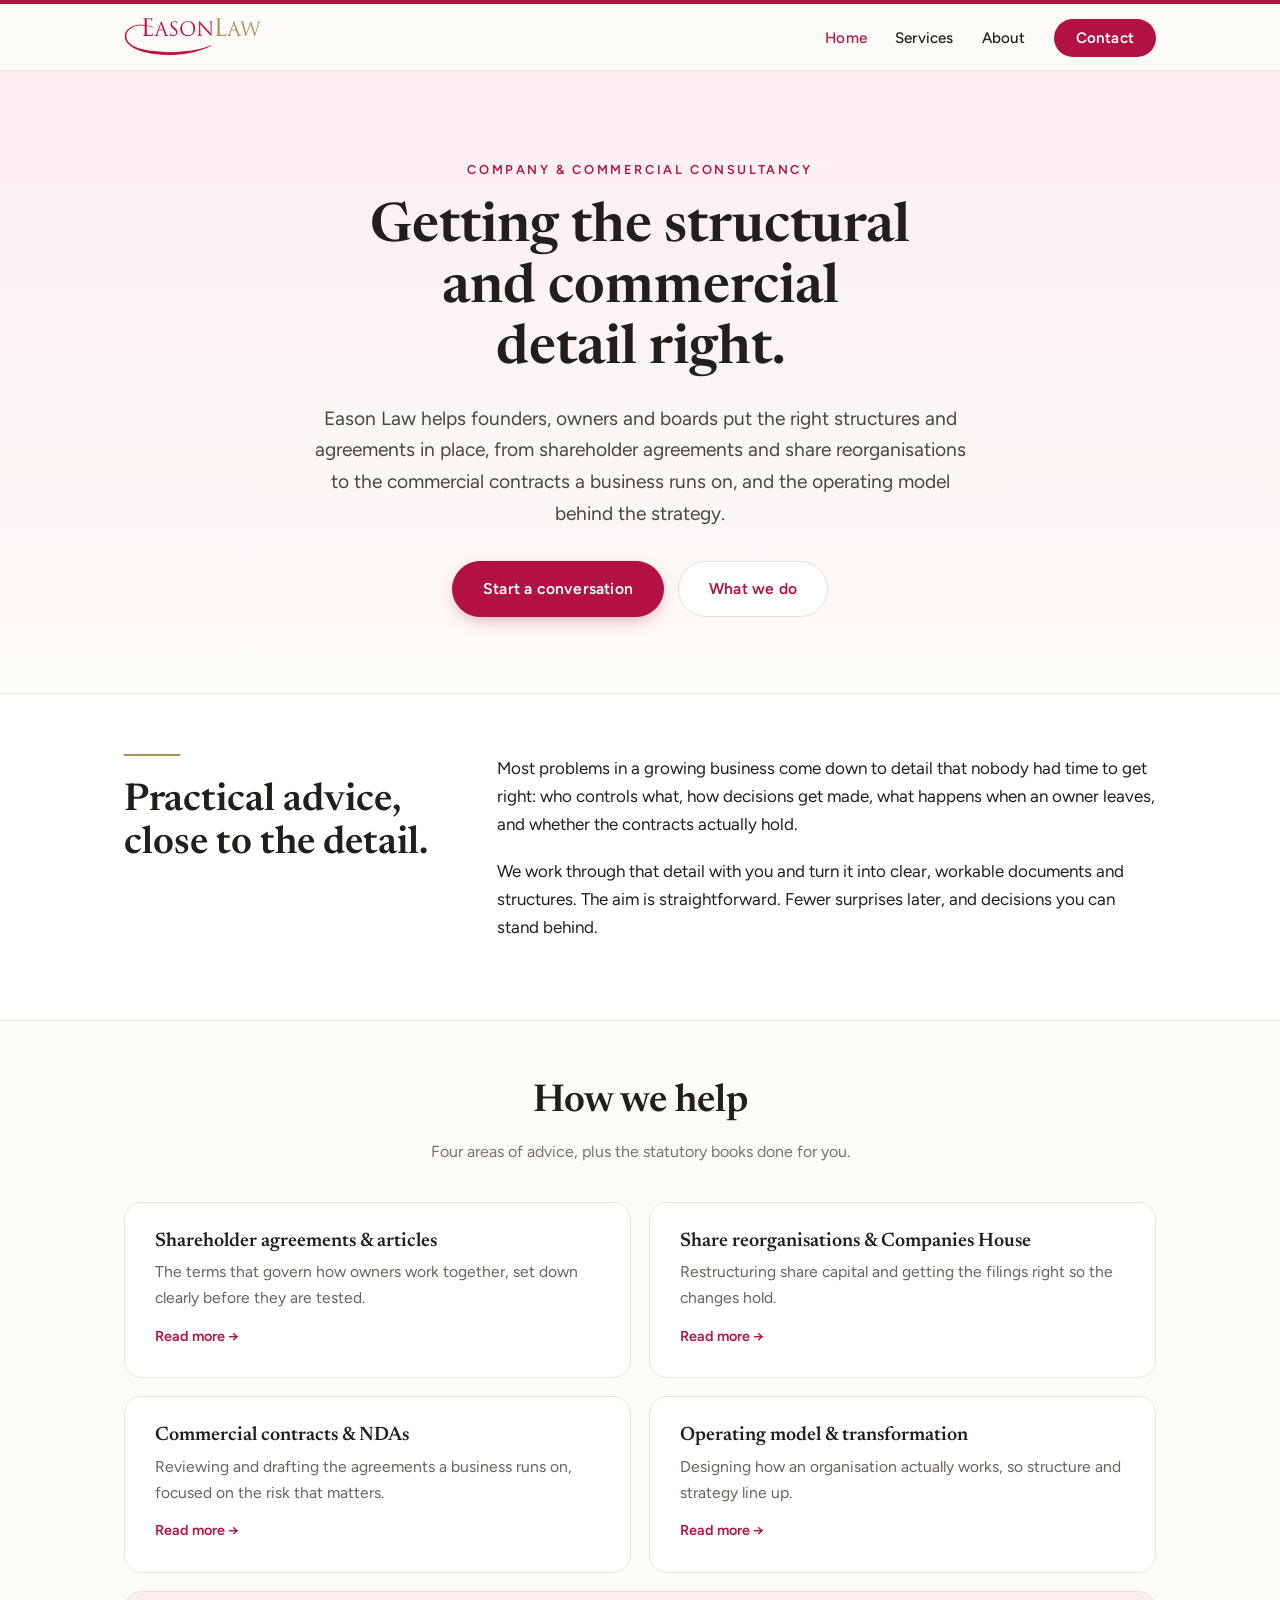
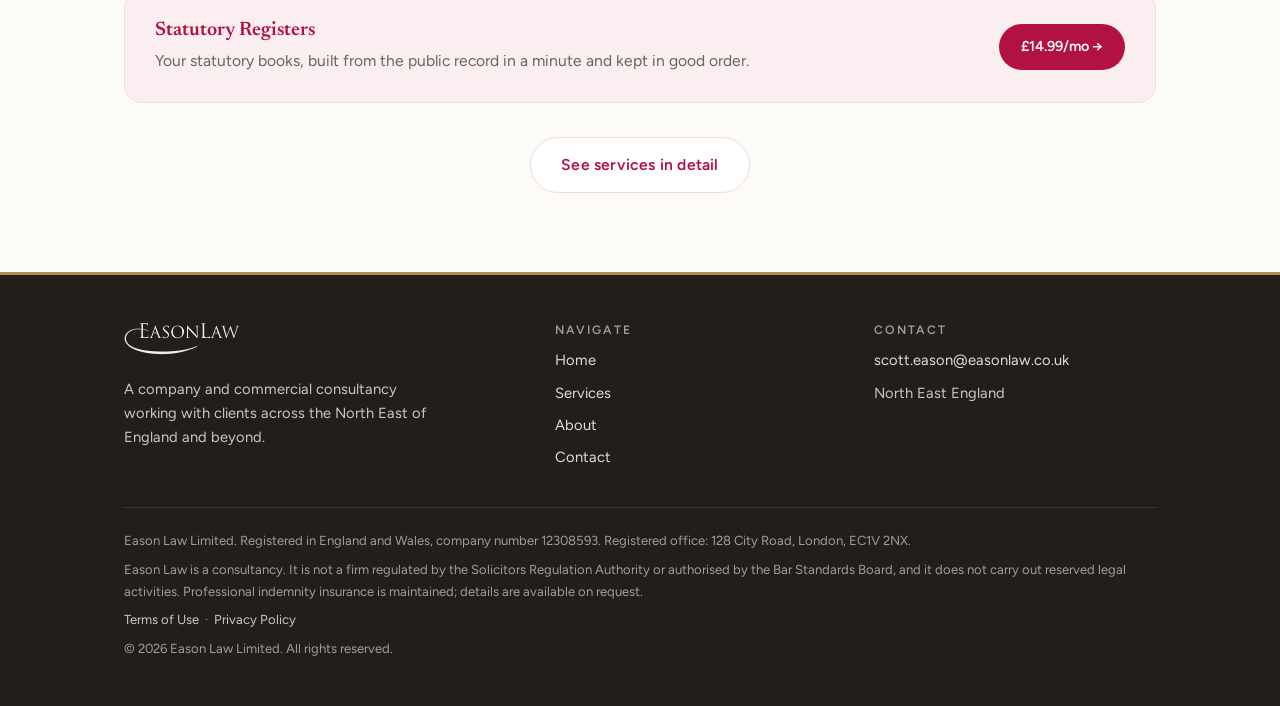
==== commit a613e2c3: "Updates" ====
--- a/index.html
+++ b/index.html
@@ -66,10 +66,10 @@
       <p>Four areas of advice, plus the statutory books done for you.</p>
     </div>
     <div class="cards">
-      <a class="card" href="shareholder-agreements.html"><span class="num">01</span><h3>Shareholder agreements &amp; articles</h3><p>The terms that govern how owners work together, set down clearly before they are tested.</p><span class="more">Read more &rarr;</span></a>
-      <a class="card" href="share-reorganisations.html"><span class="num">02</span><h3>Share reorganisations &amp; Companies House</h3><p>Restructuring share capital and getting the filings right so the changes hold.</p><span class="more">Read more &rarr;</span></a>
-      <a class="card" href="commercial-contracts.html"><span class="num">03</span><h3>Commercial contracts &amp; NDAs</h3><p>Reviewing and drafting the agreements a business runs on, focused on the risk that matters.</p><span class="more">Read more &rarr;</span></a>
-      <a class="card" href="operating-model.html"><span class="num">04</span><h3>Operating model &amp; transformation</h3><p>Designing how an organisation actually works, so structure and strategy line up.</p><span class="more">Read more &rarr;</span></a>
+      <a class="card" href="shareholder-agreements.html"><h3>Shareholder agreements &amp; articles</h3><p>The terms that govern how owners work together, set down clearly before they are tested.</p><span class="more">Read more &rarr;</span></a>
+      <a class="card" href="share-reorganisations.html"><h3>Share reorganisations &amp; Companies House</h3><p>Restructuring share capital and getting the filings right so the changes hold.</p><span class="more">Read more &rarr;</span></a>
+      <a class="card" href="commercial-contracts.html"><h3>Commercial contracts &amp; NDAs</h3><p>Reviewing and drafting the agreements a business runs on, focused on the risk that matters.</p><span class="more">Read more &rarr;</span></a>
+      <a class="card" href="operating-model.html"><h3>Operating model &amp; transformation</h3><p>Designing how an organisation actually works, so structure and strategy line up.</p><span class="more">Read more &rarr;</span></a>
       <a class="card feature" href="statutory-registers.html">
         <div><h3>Statutory Registers</h3><p>Your statutory books, built from the public record in a minute and kept in good order.</p></div>
         <span class="feature-cta">£14.99/mo &rarr;</span>
--- a/assets/css/styles.css
+++ b/assets/css/styles.css
@@ -67,7 +67,7 @@
 section{padding:60px 0;}
 .section-alt{background:var(--white);border-top:1px solid var(--line);border-bottom:1px solid var(--line);}
 .lead-head{max-width:34ch;}
-.two-col{display:grid;grid-template-columns:1.1fr .9fr;gap:54px;align-items:start;}
+.two-col{display:grid;grid-template-columns:minmax(180px,.66fr) 1.34fr;gap:48px;align-items:start;}
 .section-head{text-align:center;margin-bottom:34px;}
 .section-head p{color:var(--muted);margin:0;font-size:1rem;}
 
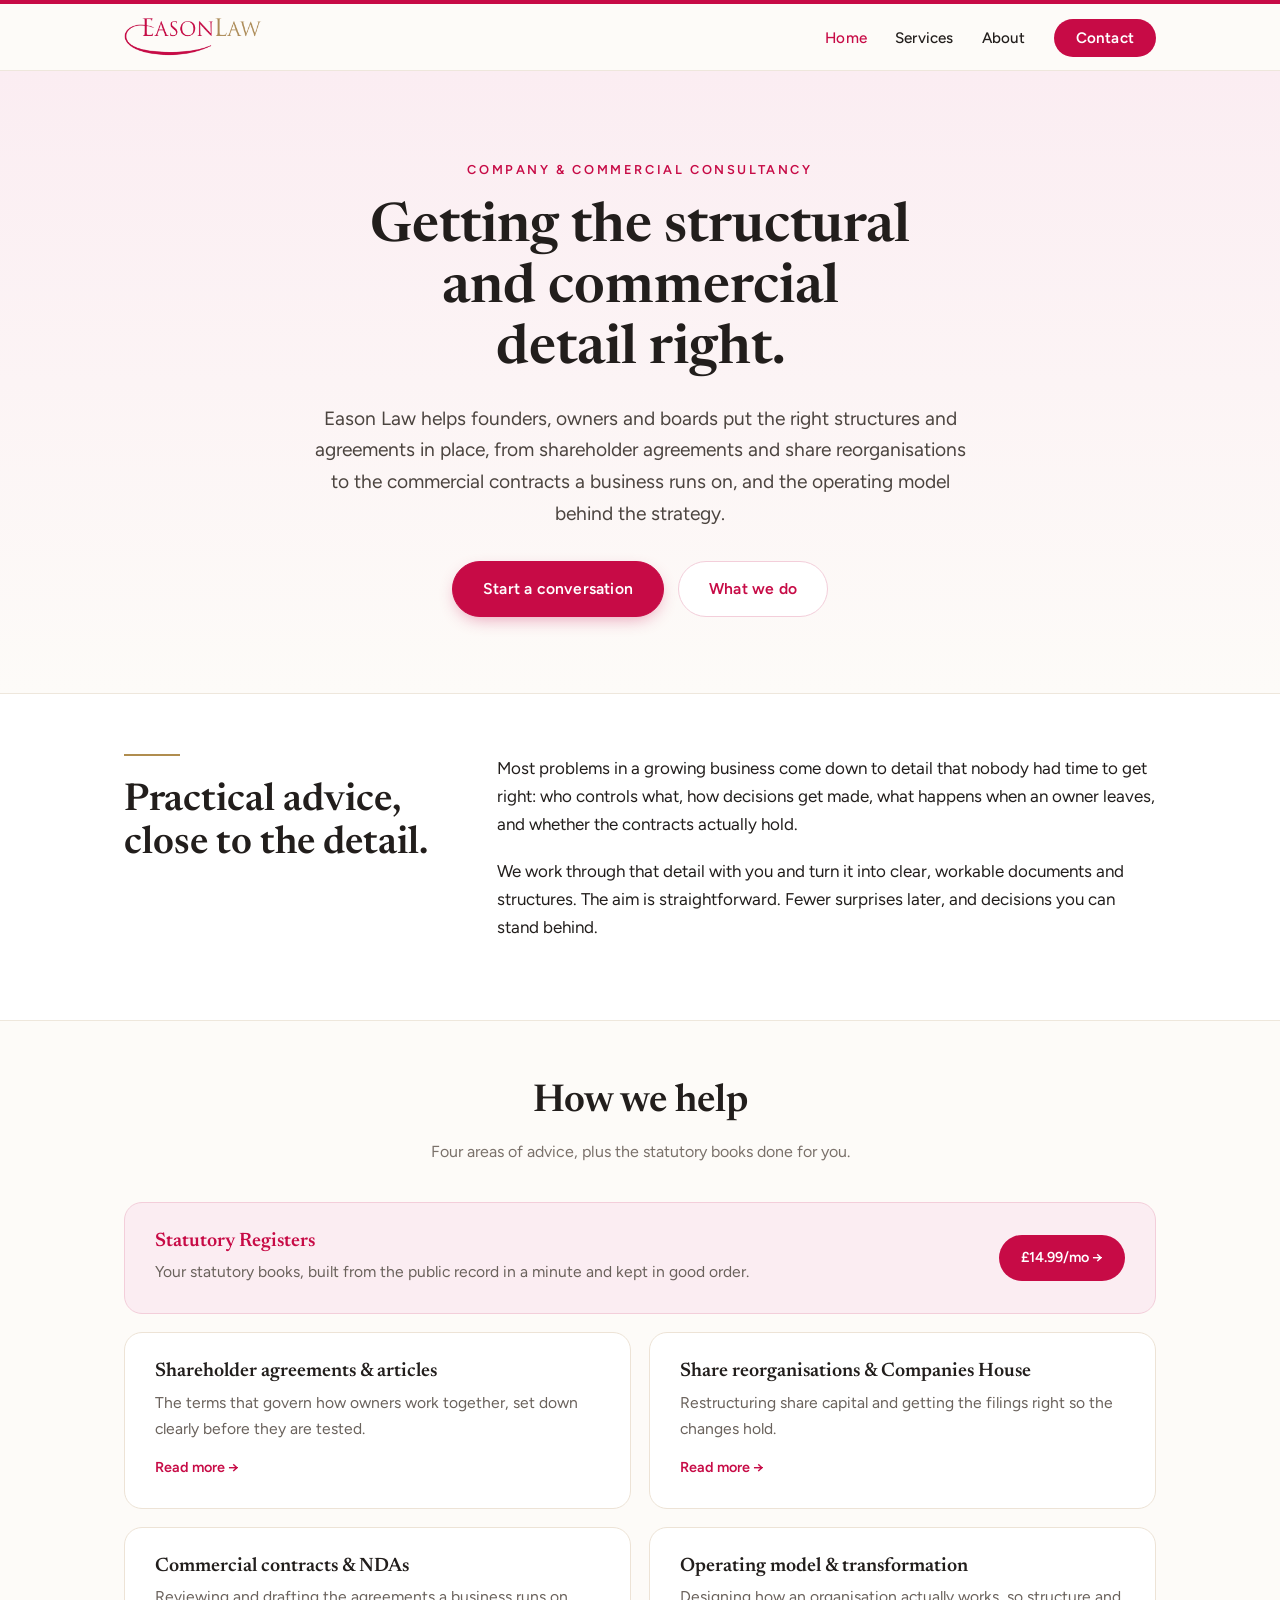
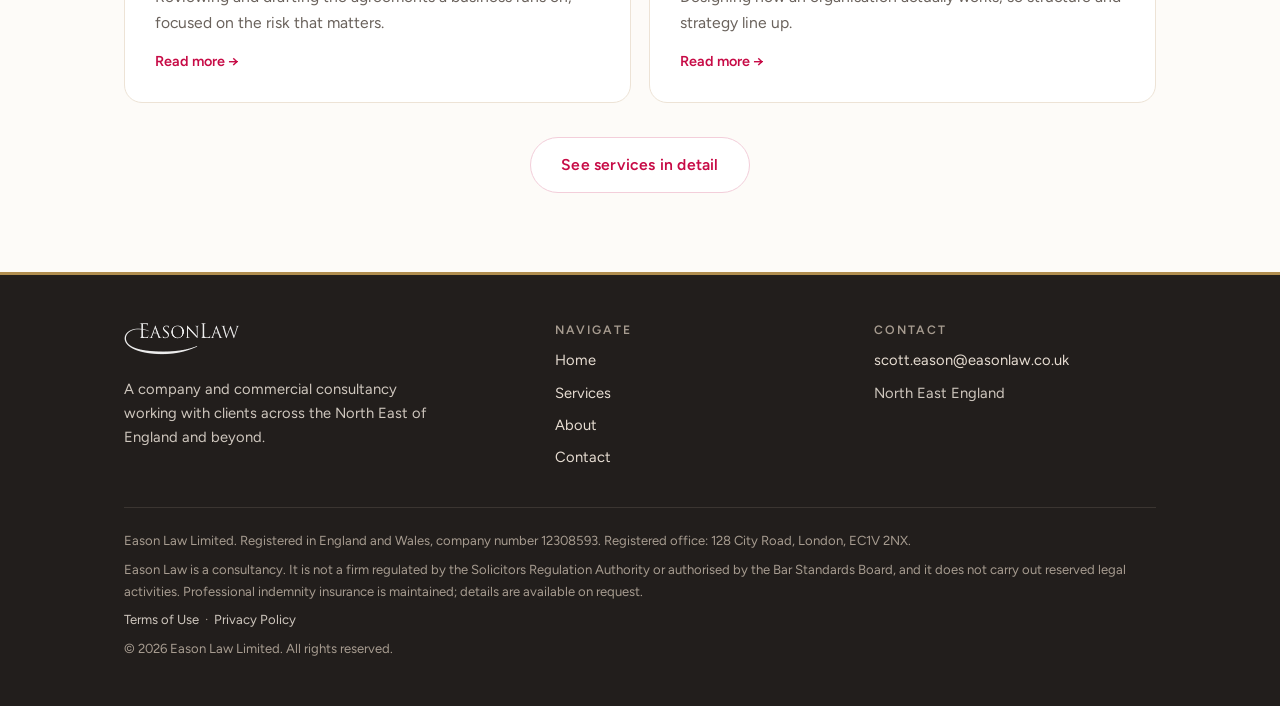
==== commit 8ef66280: "Update index.html" ====
--- a/index.html
+++ b/index.html
@@ -66,14 +66,14 @@
       <p>Four areas of advice, plus the statutory books done for you.</p>
     </div>
     <div class="cards">
+      <a class="card feature" href="statutory-registers.html">
+        <div><h3>Statutory Registers</h3><p>Your statutory books, built from the public record in a minute and kept in good order.</p></div>
+        <span class="feature-cta">£14.99/mo &rarr;</span>
+      </a>
       <a class="card" href="shareholder-agreements.html"><h3>Shareholder agreements &amp; articles</h3><p>The terms that govern how owners work together, set down clearly before they are tested.</p><span class="more">Read more &rarr;</span></a>
       <a class="card" href="share-reorganisations.html"><h3>Share reorganisations &amp; Companies House</h3><p>Restructuring share capital and getting the filings right so the changes hold.</p><span class="more">Read more &rarr;</span></a>
       <a class="card" href="commercial-contracts.html"><h3>Commercial contracts &amp; NDAs</h3><p>Reviewing and drafting the agreements a business runs on, focused on the risk that matters.</p><span class="more">Read more &rarr;</span></a>
       <a class="card" href="operating-model.html"><h3>Operating model &amp; transformation</h3><p>Designing how an organisation actually works, so structure and strategy line up.</p><span class="more">Read more &rarr;</span></a>
-      <a class="card feature" href="statutory-registers.html">
-        <div><h3>Statutory Registers</h3><p>Your statutory books, built from the public record in a minute and kept in good order.</p></div>
-        <span class="feature-cta">£14.99/mo &rarr;</span>
-      </a>
     </div>
     <p style="margin-top:34px;text-align:center;"><a class="btn ghost" href="services.html">See services in detail</a></p>
   </div>
--- a/assets/css/styles.css
+++ b/assets/css/styles.css
@@ -1,13 +1,13 @@
 /* Eason Law — brand stylesheet (2026 refresh: controlled crimson, gold secondary) */
 :root{
-  --red:#B21243;
-  --red-dark:#8E0E37;
+  --red:#C70B46;
+  --red-dark:#9B0836;
   --gold:#B08D4F;
   --gold-dark:#8f713f;
   --ink:#221E1C;
   --paper:#FDFBF8;
-  --wash:#FBEEF1;        /* pale crimson wash */
-  --wash-line:#F1D9E0;
+  --wash:#FBEDF2;        /* pale crimson wash */
+  --wash-line:#F3CEDA;
   --muted:#7A716A;
   --line:#EEE7DC;
   --card-line:#EDE3D6;
@@ -50,7 +50,7 @@
 .nav-toggle span{display:block;width:24px;height:2px;background:var(--ink);margin:5px 0;transition:.2s;}
 
 /* buttons */
-.btn{display:inline-block;background:var(--red);color:#fff;padding:14px 30px;border-radius:34px;font-size:.98rem;font-weight:600;letter-spacing:.2px;border:1px solid var(--red);transition:.18s;box-shadow:0 6px 18px -6px rgba(178,18,67,.45);}
+.btn{display:inline-block;background:var(--red);color:#fff;padding:14px 30px;border-radius:34px;font-size:.98rem;font-weight:600;letter-spacing:.2px;border:1px solid var(--red);transition:.18s;box-shadow:0 6px 18px -6px rgba(199,11,70,.45);}
 .btn:hover{background:var(--red-dark);color:#fff;border-color:var(--red-dark);transform:translateY(-1px);}
 .btn.ghost{background:var(--white);color:var(--red);border-color:var(--wash-line);box-shadow:none;}
 .btn.ghost:hover{background:var(--wash);color:var(--red-dark);border-color:var(--wash-line);transform:none;}
